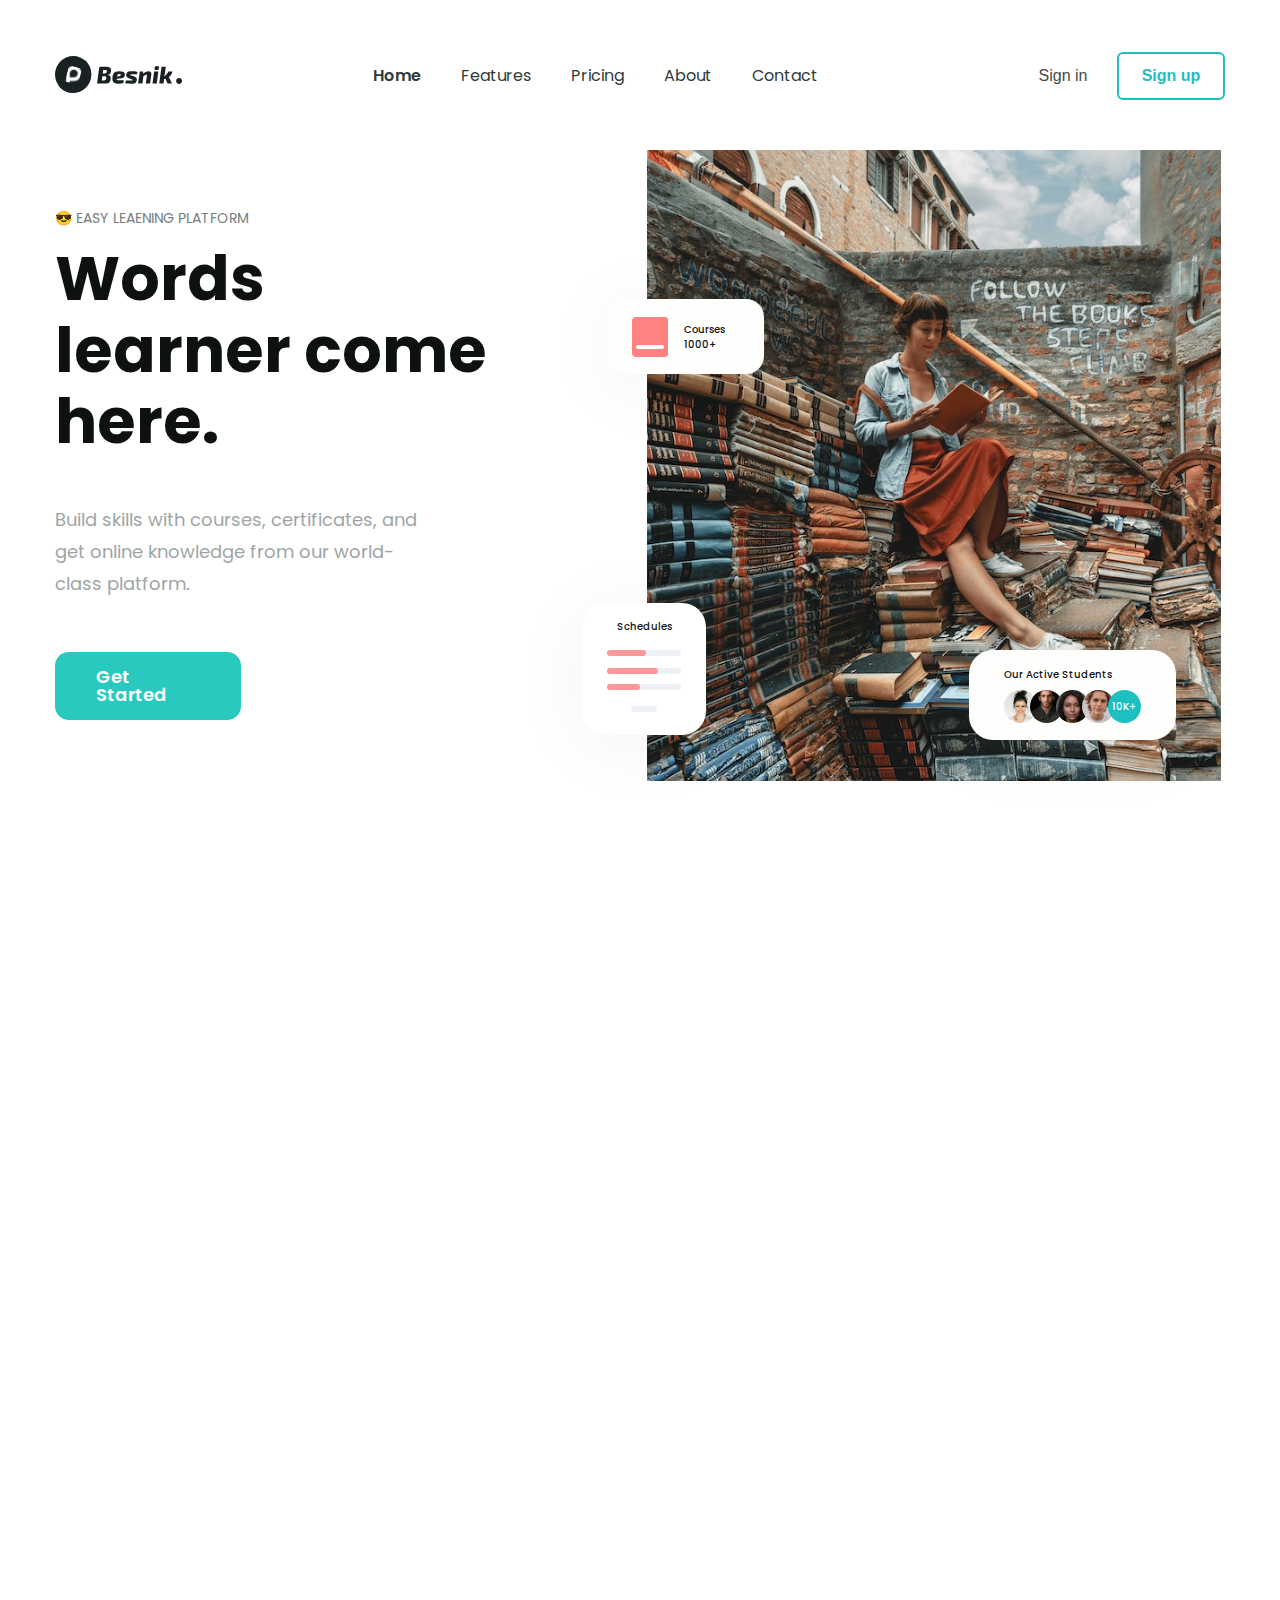
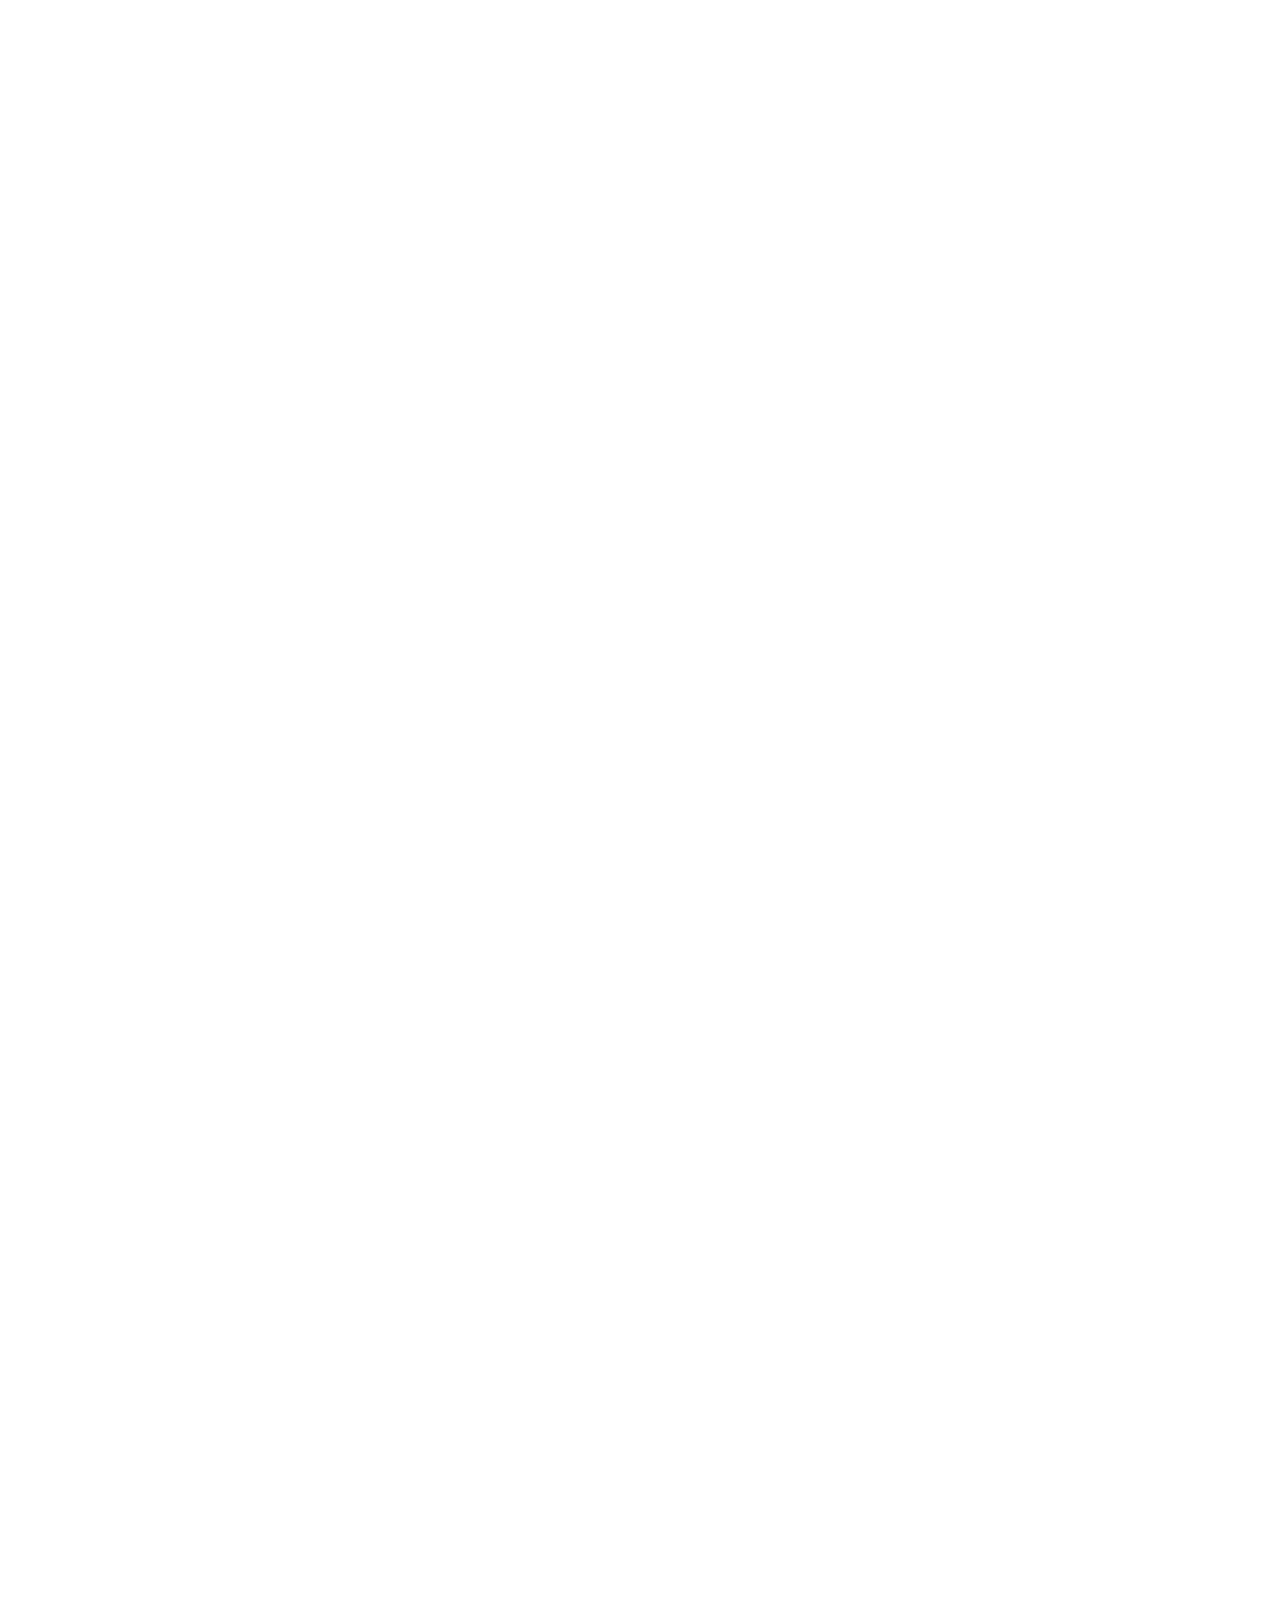
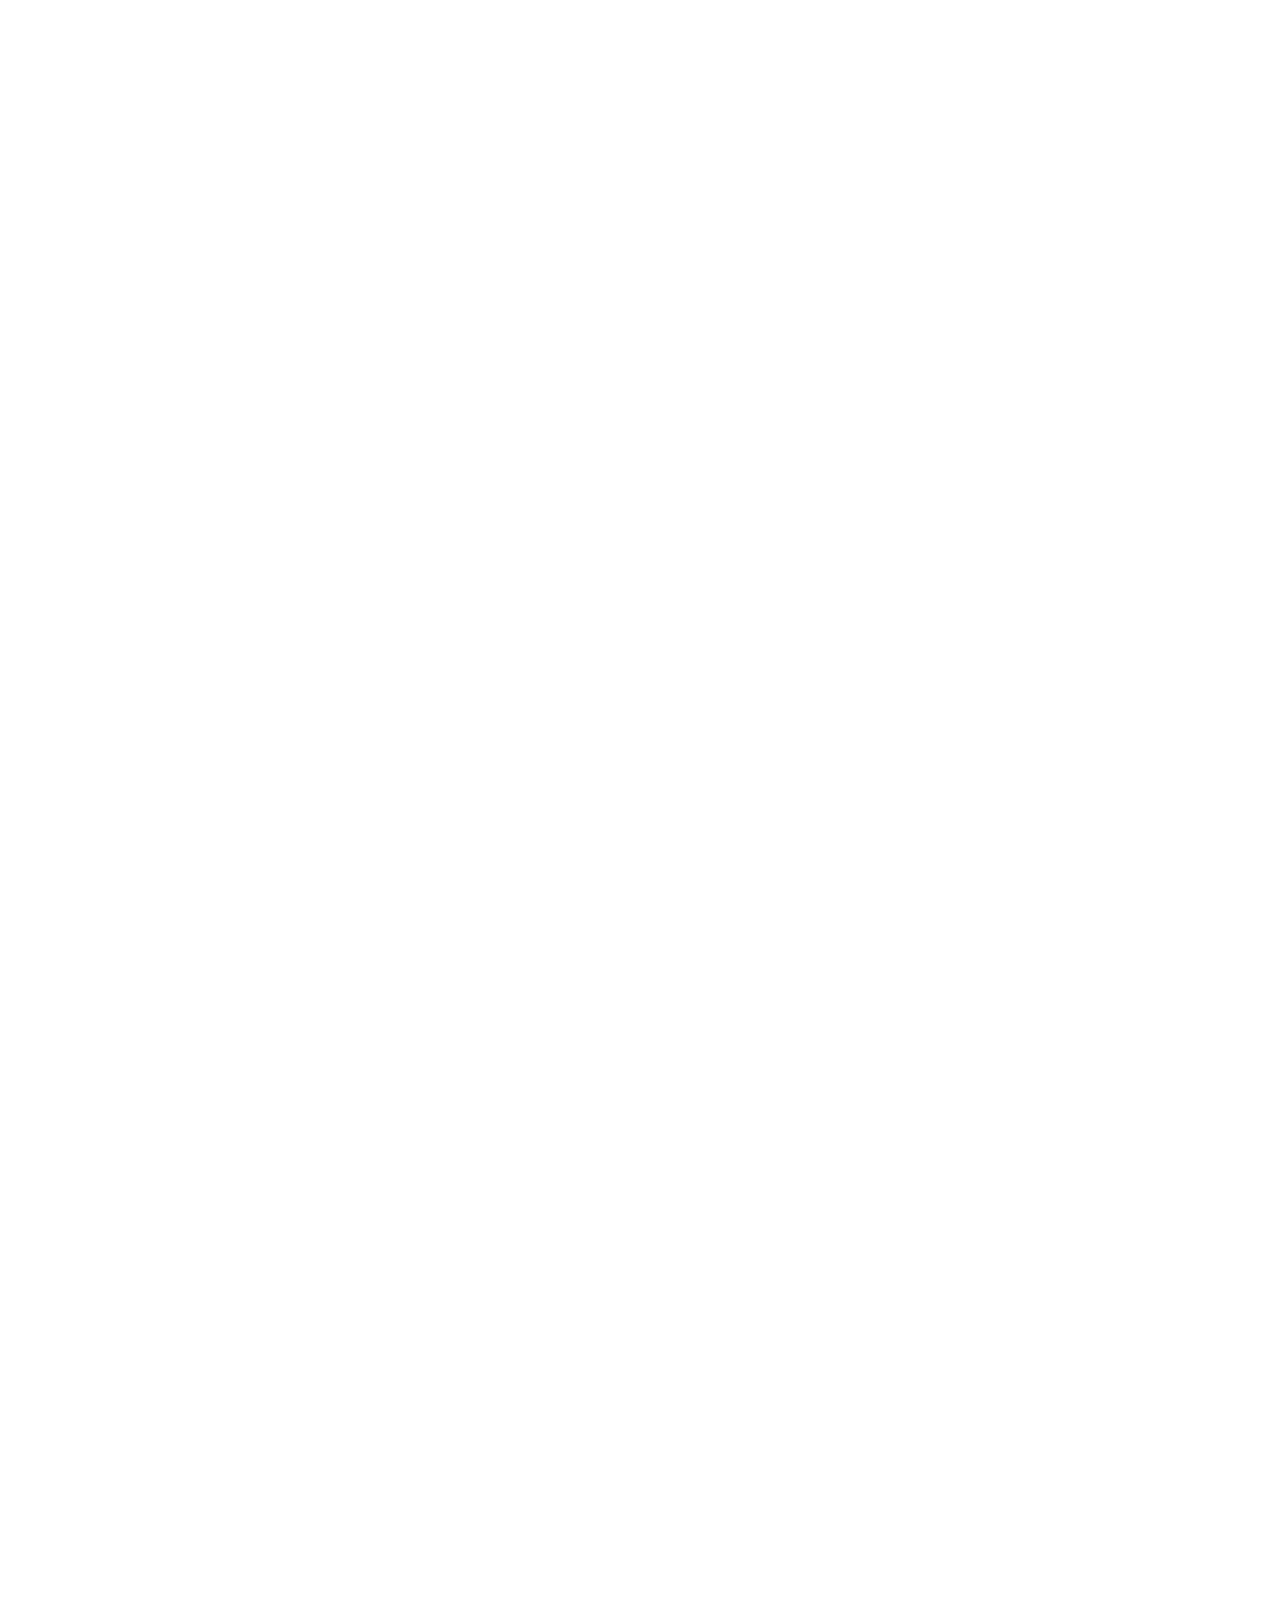
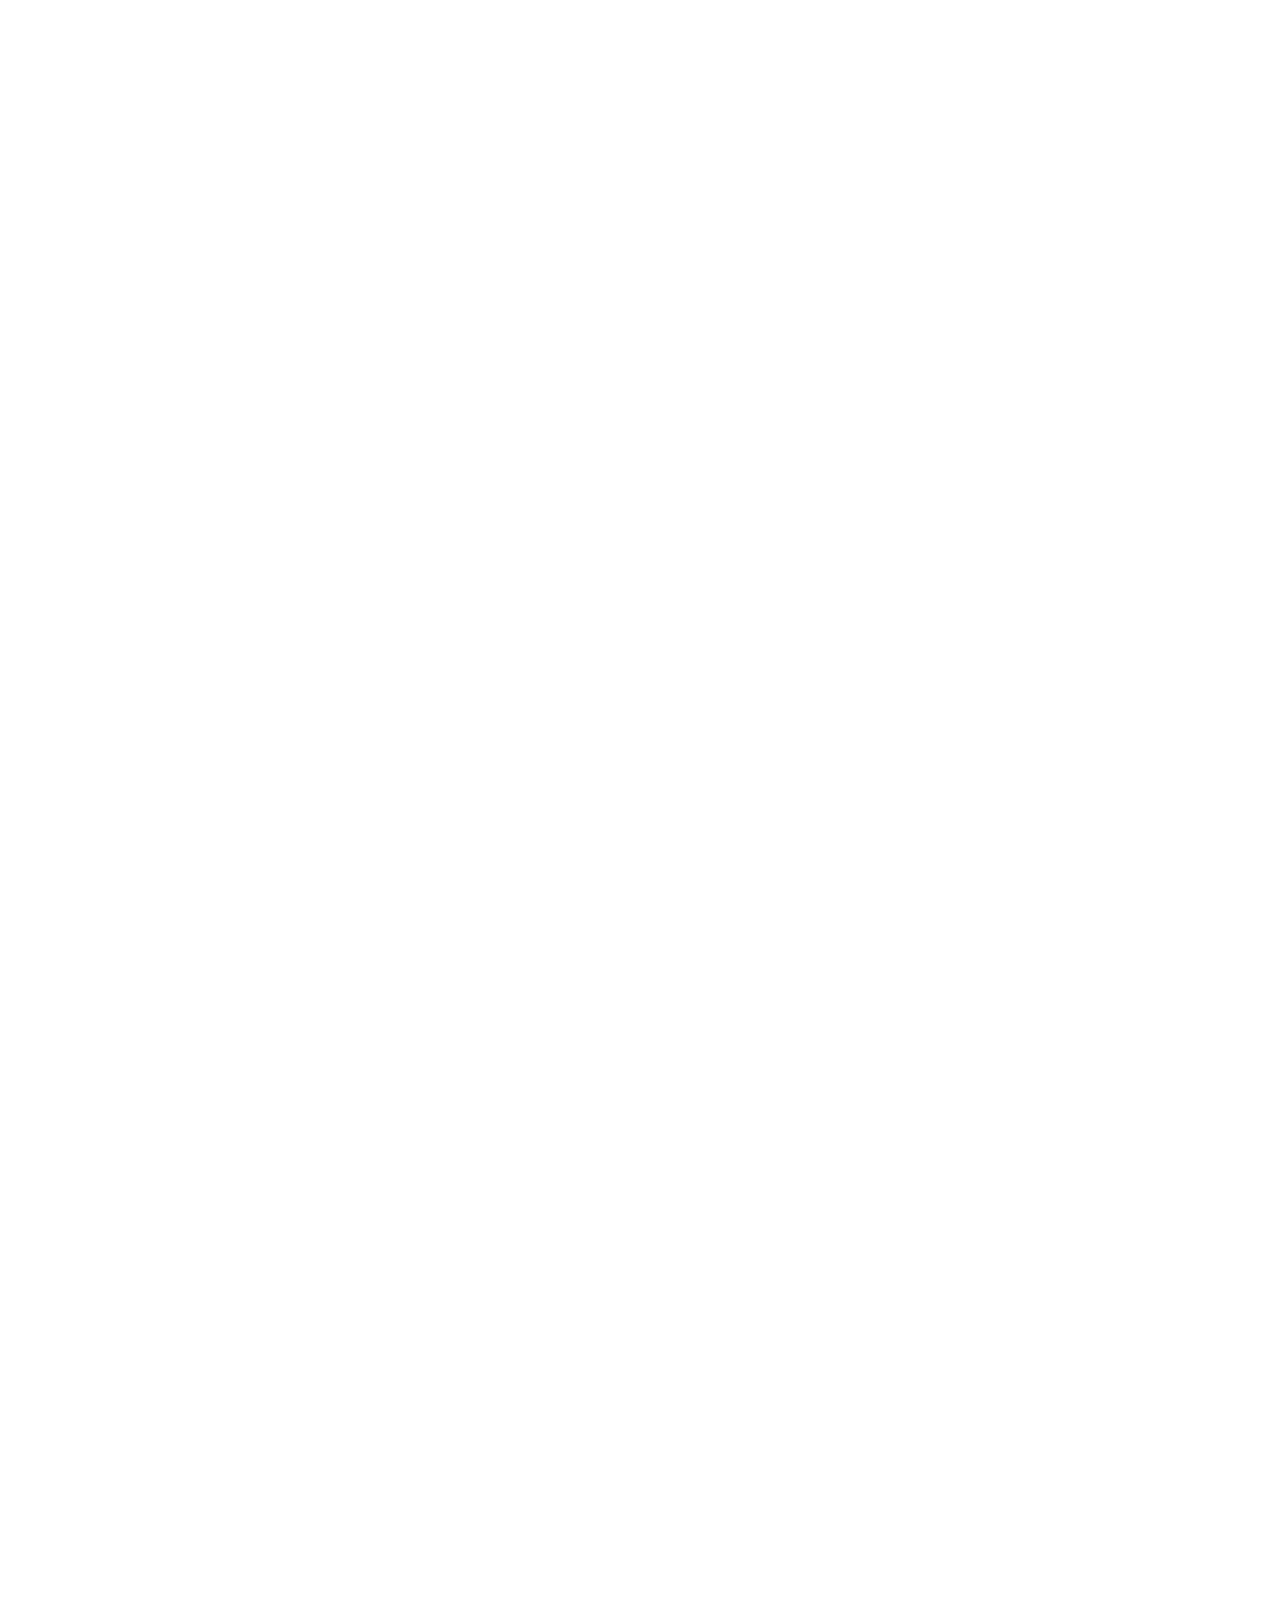
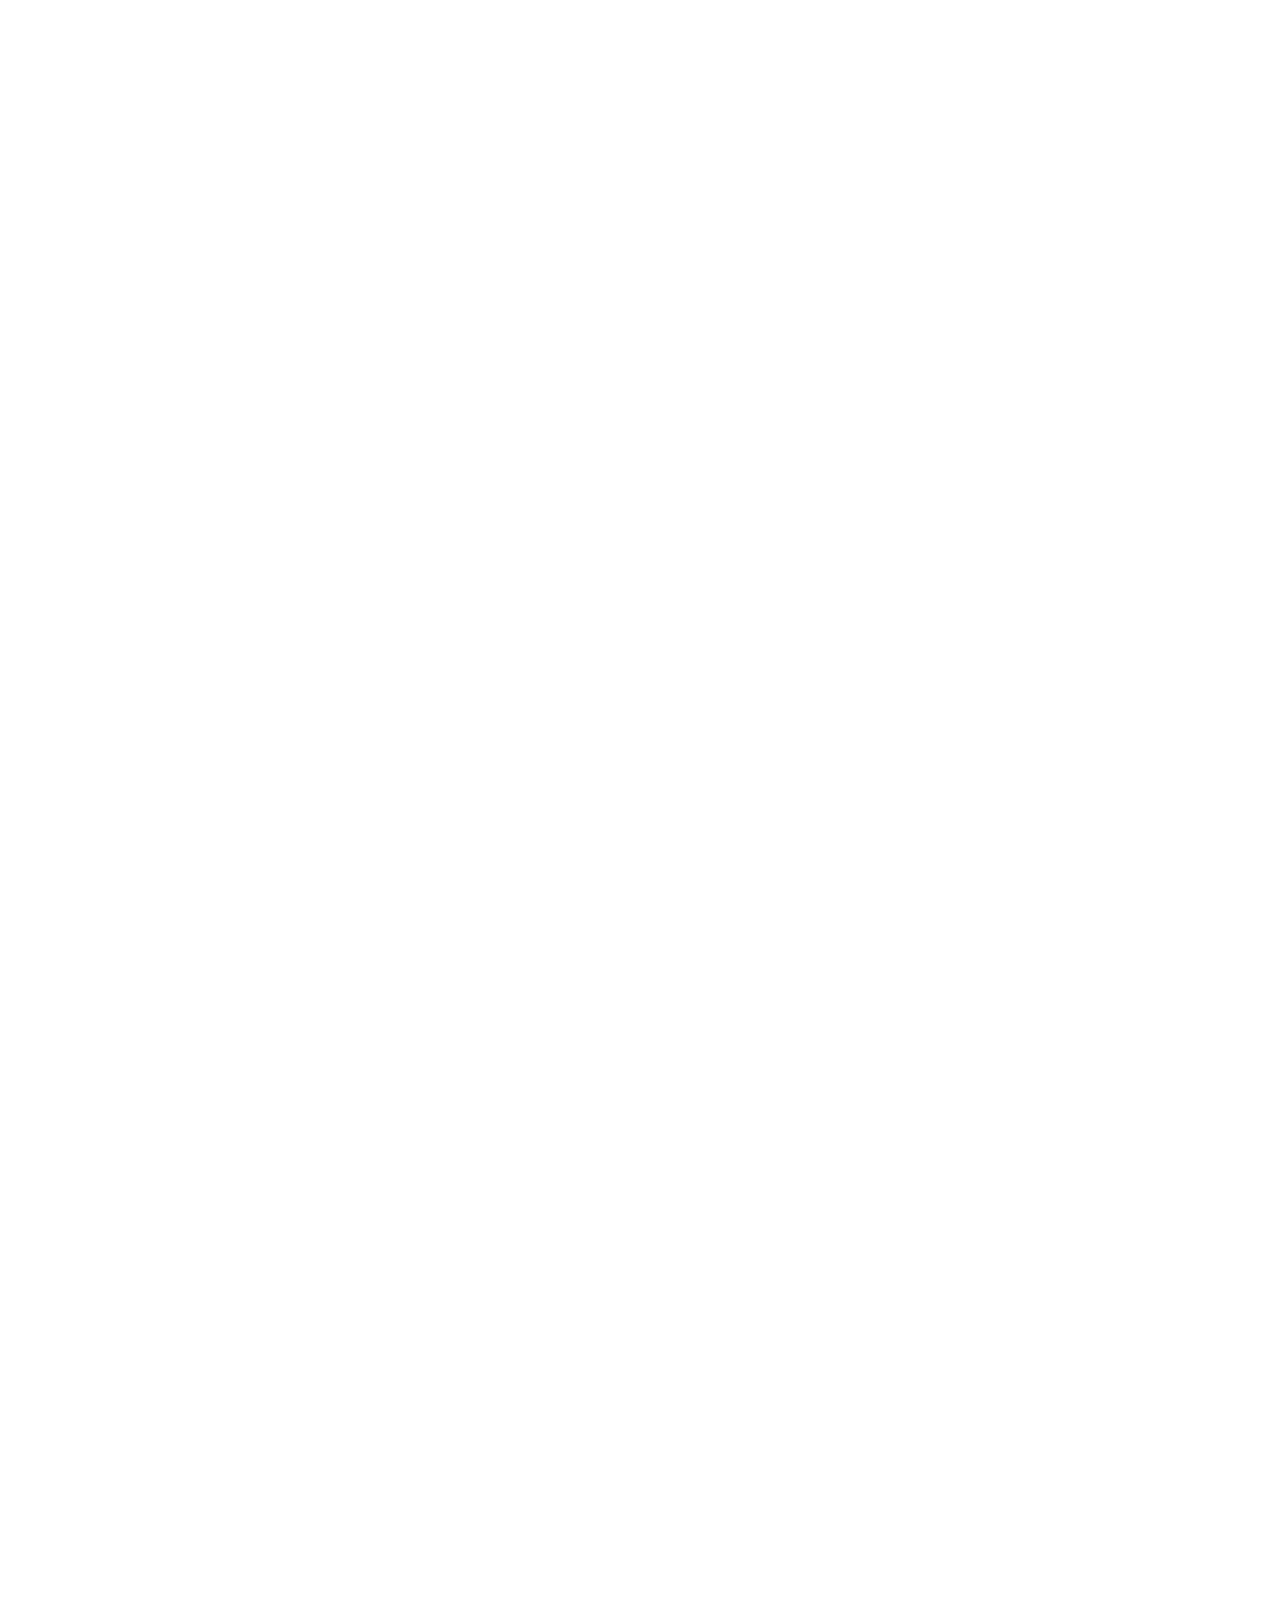
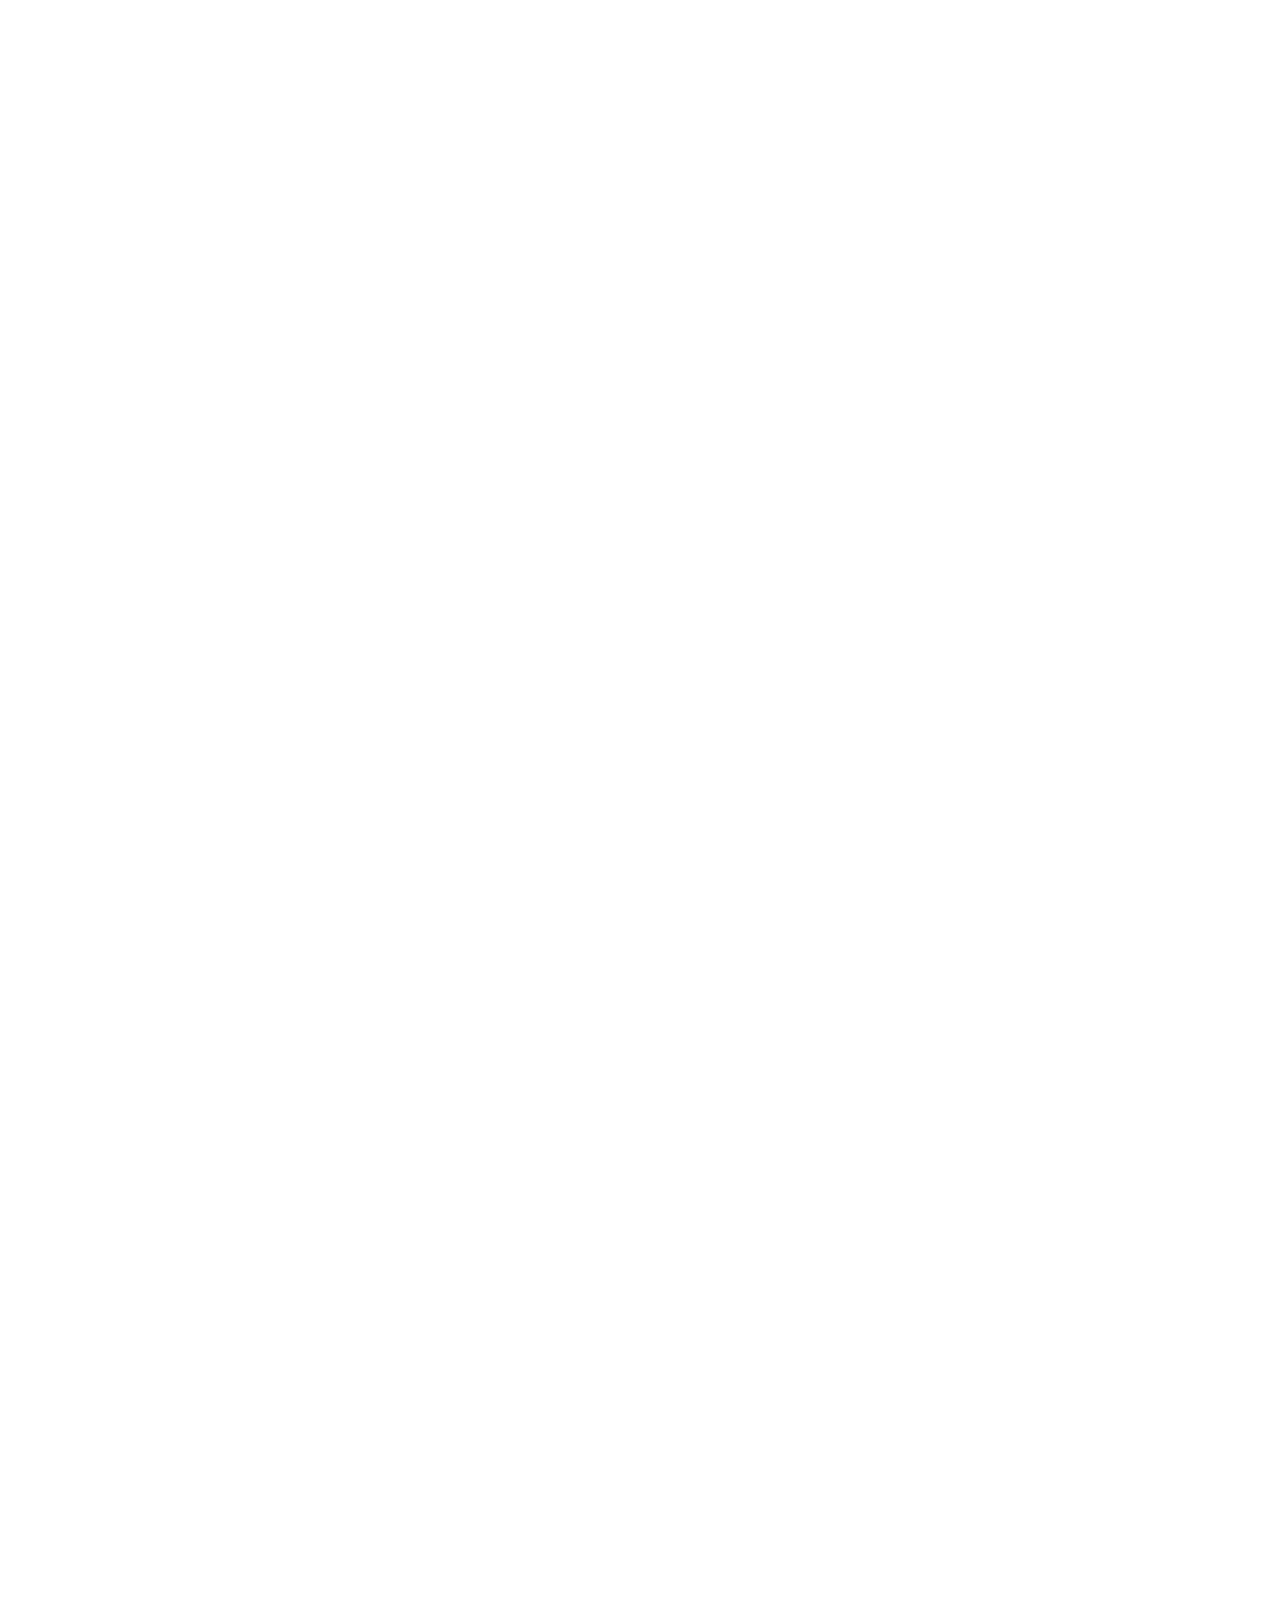
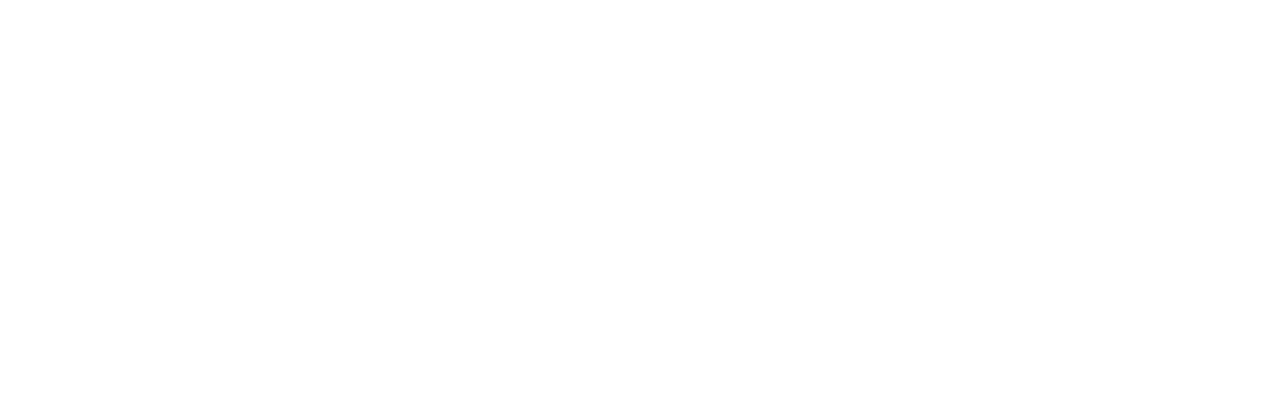
==== index.html @ 27d3ba87 "base, header, hero" ====
<!DOCTYPE html>
<html lang="en">
    <head>
        <meta charset="UTF-8" />
        <meta http-equiv="X-UA-Compatible" content="IE=edge" />
        <meta name="viewport" content="width=device-width, initial-scale=1.0" />
        <title>F8 Project 03</title>
        <!-- Favicon  -->
        <link rel="apple-touch-icon" sizes="57x57" href="./assets/Favicon/apple-icon-57x57.png" />
        <link rel="apple-touch-icon" sizes="60x60" href="./assets/Favicon/apple-icon-60x60.png" />
        <link rel="apple-touch-icon" sizes="72x72" href="./assets/Favicon/apple-icon-72x72.png" />
        <link rel="apple-touch-icon" sizes="76x76" href="./assets/Favicon/apple-icon-76x76.png" />
        <link
            rel="apple-touch-icon"
            sizes="114x114"
            href="./assets/Favicon/apple-icon-114x114.png"
        />
        <link
            rel="apple-touch-icon"
            sizes="120x120"
            href="./assets/Favicon/apple-icon-120x120.png"
        />
        <link
            rel="apple-touch-icon"
            sizes="144x144"
            href="./assets/Favicon/apple-icon-144x144.png"
        />
        <link
            rel="apple-touch-icon"
            sizes="152x152"
            href="./assets/Favicon/apple-icon-152x152.png"
        />
        <link
            rel="apple-touch-icon"
            sizes="180x180"
            href="./assets/Favicon/apple-icon-180x180.png"
        />
        <link
            rel="icon"
            type="image/png"
            sizes="192x192"
            href="./assets/Favicon/android-icon-192x192.png"
        />
        <link rel="icon" type="image/png" sizes="32x32" href="./assets/Favicon/favicon-32x32.png" />
        <link rel="icon" type="image/png" sizes="96x96" href="./assets/Favicon/favicon-96x96.png" />
        <link rel="icon" type="image/png" sizes="16x16" href="./assets/Favicon/favicon-16x16.png" />
        <link rel="manifest" href="./assets/Favicon/manifest.json" />
        <meta name="msapplication-TileColor" content="#ffffff" />
        <meta name="msapplication-TileImage" content="./assets/Favicon/ms-icon-144x144.png" />
        <meta name="theme-color" content="#ffffff" />
        <!-- Reset CSS  -->
        <link rel="stylesheet" href="./assets/css/reset.css" />
        <!-- Link font Poppins -->
        <link rel="stylesheet" href="./assets/fonts/stylesheet.css" />
        <!-- Styles CSS  -->
        <link rel="stylesheet" href="./assets/css/styles.css" />
    </head>
    <body style="height: 10000px">
        <!-- ===HEADER -->
        <header class="header">
            <section class="content">
                <section class="header__body">
                    <a href="#">
                        <img src="./assets/img/logo/Logo1.svg" alt="Besnik." class="header__logo" />
                    </a>
                    <nav>
                        <ul class="nav">
                            <li>
                                <a href="#!" class="nav__item nav__item--active">Home</a>
                            </li>
                            <li>
                                <a href="#!" class="nav__item">Features</a>
                            </li>
                            <li>
                                <a href="#!" class="nav__item">Pricing</a>
                            </li>
                            <li>
                                <a href="#!" class="nav__item">About</a>
                            </li>
                            <li>
                                <a href="#!" class="nav__item">Contact</a>
                            </li>
                        </ul>
                    </nav>

                    <div class="actions">
                        <button class="action__btn">Sign in</button>
                        <button class="action__btn action__btn--styles">Sign up</button>
                    </div>
                </section>
            </section>
        </header>
        <!-- main section -->
        <main>
            <!-- ===Hero -->
            <section class="hero">
                <div class="content">
                    <div class="hero__body">
                        <article class="infor">
                            <p class="infor__top">😎 EASY LEAENING PLATFORM</p>
                            <h1 class="infor__title">Words learner come here.</h1>
                            <p class="infor__desc">
                                Build skills with courses, certificates, and get online knowledge
                                from our world-class platform.
                            </p>
                            <div class="infor__actions">
                                <a href="#!" class="btn">Get Started</a>
                            </div>
                        </article>
                        <figure class="image">
                            <img
                                src="./assets/img/hero__img.jpg"
                                alt="Words learner come here."
                                class="image__img"
                            />
                            <div class="image__courses">
                                <span></span>
                                <span>Courses 1000+</span>
                            </div>
                            <div class="image__schedules">
                                <span>Schedules</span>
                                <span></span>
                                <span></span>
                                <span></span>
                                <span></span>
                            </div>
                            <div class="image__active">
                                <span>Our Active Students</span>
                                <div>
                                    <img src="./assets/img/face.jpg" alt="" />
                                    <img src="./assets/img/face1.jpg" alt="" />
                                    <img src="./assets/img/face2.jpg" alt="" />
                                    <img src="./assets/img/face3.jpg" alt="" />
                                    <span>10K+</span>
                                </div>
                            </div>
                        </figure>
                    </div>
                </div>
            </section>
        </main>
    </body>
</html>
---- assets/fonts/stylesheet.css ----
/* font Poppins */
@font-face {
    font-family: "Poppins";
    src: url("Poppins/Poppins-BlackItalic.woff2") format("woff2"),
        url("Poppins/Poppins-BlackItalic.woff") format("woff");
    font-weight: 900;
    font-style: italic;
    font-display: swap;
}

@font-face {
    font-family: "Poppins";
    src: url("Poppins/Poppins-ExtraBold.woff2") format("woff2"),
        url("Poppins/Poppins-ExtraBold.woff") format("woff");
    font-weight: bold;
    font-style: normal;
    font-display: swap;
}

@font-face {
    font-family: "Poppins";
    src: url("Poppins/Poppins-ExtraBoldItalic.woff2") format("woff2"),
        url("Poppins/Poppins-ExtraBoldItalic.woff") format("woff");
    font-weight: bold;
    font-style: italic;
    font-display: swap;
}

@font-face {
    font-family: "Poppins";
    src: url("Poppins/Poppins-Italic.woff2") format("woff2"),
        url("Poppins/Poppins-Italic.woff") format("woff");
    font-weight: normal;
    font-style: italic;
    font-display: swap;
}

@font-face {
    font-family: "Poppins";
    src: url("Poppins/Poppins-BoldItalic.woff2") format("woff2"),
        url("Poppins/Poppins-BoldItalic.woff") format("woff");
    font-weight: bold;
    font-style: italic;
    font-display: swap;
}

@font-face {
    font-family: "Poppins";
    src: url("Poppins/Poppins-Bold.woff2") format("woff2"),
        url("Poppins/Poppins-Bold.woff") format("woff");
    font-weight: bold;
    font-style: normal;
    font-display: swap;
}

@font-face {
    font-family: "Poppins";
    src: url("Poppins/Poppins-Black.woff2") format("woff2"),
        url("Poppins/Poppins-Black.woff") format("woff");
    font-weight: 900;
    font-style: normal;
    font-display: swap;
}

@font-face {
    font-family: "Poppins";
    src: url("Poppins/Poppins-ExtraLightItalic.woff2") format("woff2"),
        url("Poppins/Poppins-ExtraLightItalic.woff") format("woff");
    font-weight: 200;
    font-style: italic;
    font-display: swap;
}

@font-face {
    font-family: "Poppins";
    src: url("Poppins/Poppins-ExtraLight.woff2") format("woff2"),
        url("Poppins/Poppins-ExtraLight.woff") format("woff");
    font-weight: 200;
    font-style: normal;
    font-display: swap;
}

@font-face {
    font-family: "Poppins";
    src: url("Poppins/Poppins-LightItalic.woff2") format("woff2"),
        url("Poppins/Poppins-LightItalic.woff") format("woff");
    font-weight: 300;
    font-style: italic;
    font-display: swap;
}

@font-face {
    font-family: "Poppins";
    src: url("Poppins/Poppins-Thin.woff2") format("woff2"),
        url("Poppins/Poppins-Thin.woff") format("woff");
    font-weight: 100;
    font-style: normal;
    font-display: swap;
}

@font-face {
    font-family: "Poppins";
    src: url("Poppins/Poppins-Light.woff2") format("woff2"),
        url("Poppins/Poppins-Light.woff") format("woff");
    font-weight: 300;
    font-style: normal;
    font-display: swap;
}

@font-face {
    font-family: "Poppins";
    src: url("Poppins/Poppins-Regular.woff2") format("woff2"),
        url("Poppins/Poppins-Regular.woff") format("woff");
    font-weight: normal;
    font-style: normal;
    font-display: swap;
}

@font-face {
    font-family: "Poppins";
    src: url("Poppins/Poppins-SemiBold.woff2") format("woff2"),
        url("Poppins/Poppins-SemiBold.woff") format("woff");
    font-weight: 600;
    font-style: normal;
    font-display: swap;
}

@font-face {
    font-family: "Poppins";
    src: url("Poppins/Poppins-SemiBoldItalic.woff2") format("woff2"),
        url("Poppins/Poppins-SemiBoldItalic.woff") format("woff");
    font-weight: 600;
    font-style: italic;
    font-display: swap;
}

@font-face {
    font-family: "Poppins";
    src: url("Poppins/Poppins-ThinItalic.woff2") format("woff2"),
        url("Poppins/Poppins-ThinItalic.woff") format("woff");
    font-weight: 100;
    font-style: italic;
    font-display: swap;
}

@font-face {
    font-family: "Poppins";
    src: url("Poppins/Poppins-Medium.woff2") format("woff2"),
        url("Poppins/Poppins-Medium.woff") format("woff");
    font-weight: 500;
    font-style: normal;
    font-display: swap;
}

@font-face {
    font-family: "Poppins";
    src: url("Poppins/Poppins-MediumItalic.woff2") format("woff2"),
        url("Poppins/Poppins-MediumItalic.woff") format("woff");
    font-weight: 500;
    font-style: italic;
    font-display: swap;
}
---- assets/css/styles.css ----
* {
    box-sizing: border-box;
}

:root {
    --primary-color: #1ebfc1;
}

html,
body {
    scroll-behavior: smooth;
}

html {
    font-size: 62.5%;
}

body {
    font-size: 1.6rem;
    font-weight: 400;
    font-family: "Poppins", sans-serif;
}

/* ======common */
.content {
    width: 1170px;
    max-width: calc(100% - 48px);
    margin-left: auto;
    margin-right: auto;
}

a {
    text-decoration: none;
}

.btn {
    background: #2ac9bf;
    border-radius: 14px;
    padding: 20px 41px;
    font-weight: 600;
    font-size: 1.8rem;
    color: #ffffff;
    display: flex;
    justify-content: center;
    align-items: center;
    height: 68px;
    width: 186px;
}

button {
    cursor: pointer;
}

/* ===HEADER */
.header {
    position: sticky;
    z-index: 10;
    top: -32px;
    left: 0;
    right: 0;
    background-color: #fff;
    padding: 52px 0 20px 0;
}
.header__body {
    display: flex;
    align-items: center;
    justify-content: space-between;
    /* margin-top: 32px; */
    height: 48px;
}

.header__body .nav {
    display: flex;
}

.header__body .nav__item {
    margin: 0 5px;
    padding: 10px 15px;
    font-size: 1.6rem;
    color: #2f3a3b;
}

.nav__item--active {
    font-weight: 600;
}

.header__body .actions {
    display: flex;
}

.header__body .action__btn {
    display: block;
    width: 108px;
    height: 48px;
    border: none;
    border-radius: 6px;
    font-size: 1.6rem;
    color: #494949;
    background: #fff;
}

.header__body .action__btn--styles {
    border: 2px solid var(--primary-color);
    color: var(--primary-color);
    font-weight: 600;
}

/* ===HERO */
.hero {
    margin-top: 30px;
}

.hero__body {
    display: flex;
}
.hero .infor {
    display: flex;
    flex-direction: column;
    justify-content: center;
    width: 39%;
}

.hero .infor__top {
    font-size: 1.4rem;
    color: #767e7e;
}

.hero .infor__title {
    margin-top: 18px;
    font-weight: 700;
    font-size: 6.2rem;
    line-height: 1.16;
    color: #0d1111;
}

.hero .infor__desc {
    margin-top: 46px;
    width: 374px;
    font-size: 1.8rem;
    line-height: 1.78;
    color: #9da6a5;
}

.hero .infor__actions {
    margin-top: 52px;
}

.hero .image {
    position: relative;
    width: 49%;
    margin-left: 136px;
}

.hero .image__img {
    display: block;
    width: 100%;
    height: 631px;
    background: #ccc;
    min-height: 631px;
    object-fit: cover;
}

/* ===hero position */
.image__courses,
.image__schedules,
.image__active {
    font-weight: 500;
    font-size: 1rem;
    line-height: 1.5;
    color: #0d1111;
}

.image__courses {
    display: flex;
    align-items: center;
    position: absolute;
    top: 149px;
    left: -40px;
    width: 157px;
    height: 75px;
    background: #fefefd;
    box-shadow: 0px 10px 80px rgba(0, 0, 0, 0.05);
    border-radius: 18px;
    padding: 17px 25px;
}

.image__courses span:first-child {
    position: relative;
    flex-shrink: 0;
    display: inline-block;
    width: 36px;
    height: 40px;
    background: #ff8282;
    border-radius: 4px 3px 3px 4px;
}

.image__courses span:first-child::after {
    content: " ";
    position: absolute;
    bottom: 8px;
    left: 4px;
    z-index: 2;
    width: 28px;
    height: 4px;
    border-radius: 4px;
    background: #fff;
}

.image__courses span:nth-child(2) {
    margin-left: 16px;
}

.image .image__schedules {
    position: absolute;
    bottom: 46px;
    left: -65px;
    width: 124px;
    height: 132px;
    padding: 16px 25px 0 25px;
    background: #fff;
    box-shadow: 0px 10px 80px rgba(0, 0, 0, 0.05);
    border-radius: 24px;
    text-align: center;
}

.image__schedules span:empty {
    display: block;
    width: 100%;
    height: 6px;
    background: #edf1f5;
    border-radius: 3px;
}

.image__schedules span:nth-child(2) {
    position: relative;
    margin-top: 16px;
}

.image__schedules span:nth-child(2)::after {
    content: "";
    position: absolute;
    left: 0;
    top: 0;
    z-index: 2;
    width: 39px;
    height: 6px;
    background: #fb9899;
    border-radius: 3px;
}

.image__schedules span:nth-child(3) {
    position: relative;
    margin-top: 12px;
}

.image__schedules span:nth-child(3)::after {
    content: "";
    position: absolute;
    left: 0;
    top: 0;
    z-index: 2;
    width: 51px;
    height: 6px;
    background: #fb9899;
    border-radius: 3px;
}

.image__schedules span:nth-child(4) {
    position: relative;
    margin-top: 10px;
}

.image__schedules span:nth-child(4)::after {
    content: "";
    position: absolute;
    left: 0;
    top: 0;
    z-index: 2;
    width: 33px;
    height: 6px;
    background: #fb9899;
    border-radius: 3px;
}

.image__schedules span:nth-child(5) {
    margin-top: 16px;
    width: 26px;
    display: inline-block;
}

.image .image__active {
    position: absolute;
    background: #fefefd;
    box-shadow: 0px 12px 80px rgba(0, 0, 0, 0.05);
    border-radius: 24px;
    width: 207px;
    height: 90px;
    bottom: 41px;
    right: 45px;
    padding: 17px 35px;
}

.image__active span:first-child {
    display: block;
}

.image__active div {
    display: flex;
    margin-top: 8px;
}
.image__active img {
    width: 33px;
    height: 33px;
    border-radius: 50%;
    object-fit: cover;
}

.image__active img:not(:first-child) {
    margin-left: -7px;
}

.image__active div span {
    margin-left: -7px;
    width: 33px;
    height: 33px;
    background: #1ebfc1;
    display: inline-block;
    border-radius: 50%;
    color: #fff;
    display: flex;
    justify-content: center;
    align-items: center;
}
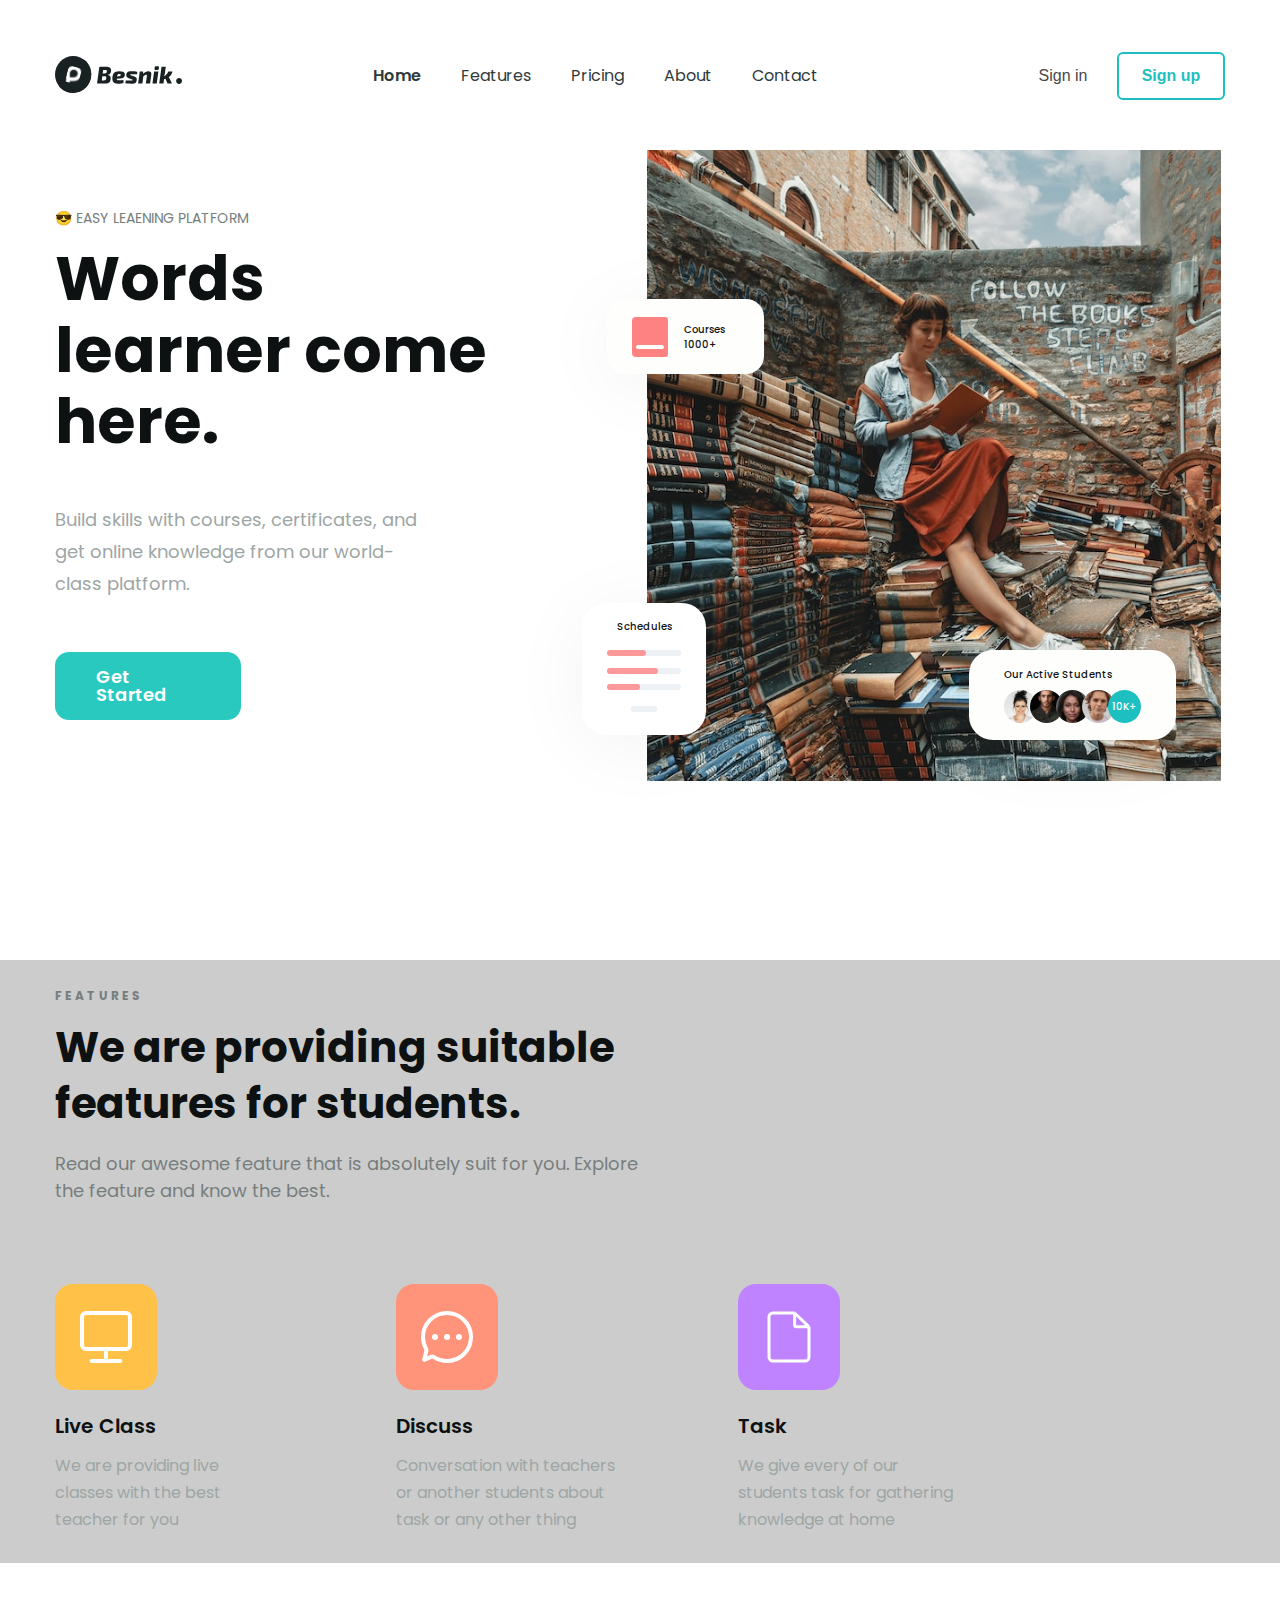
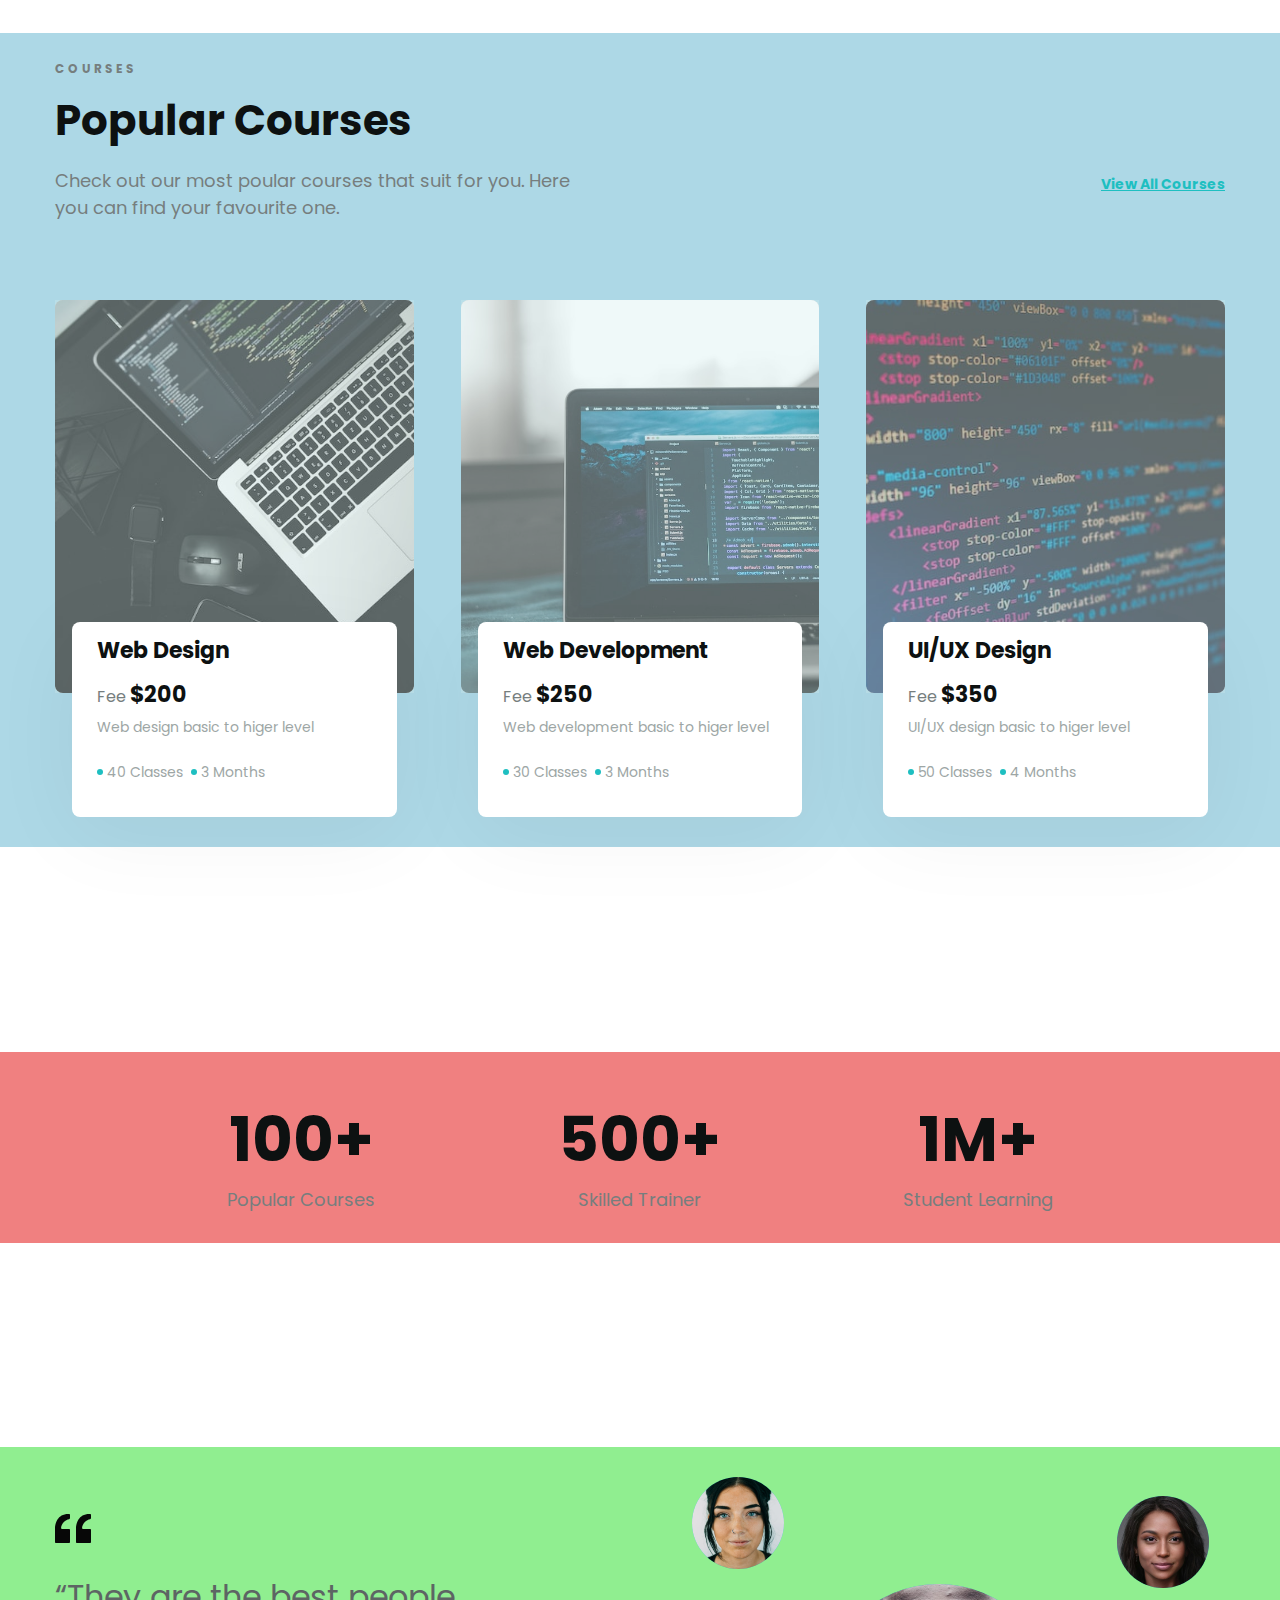
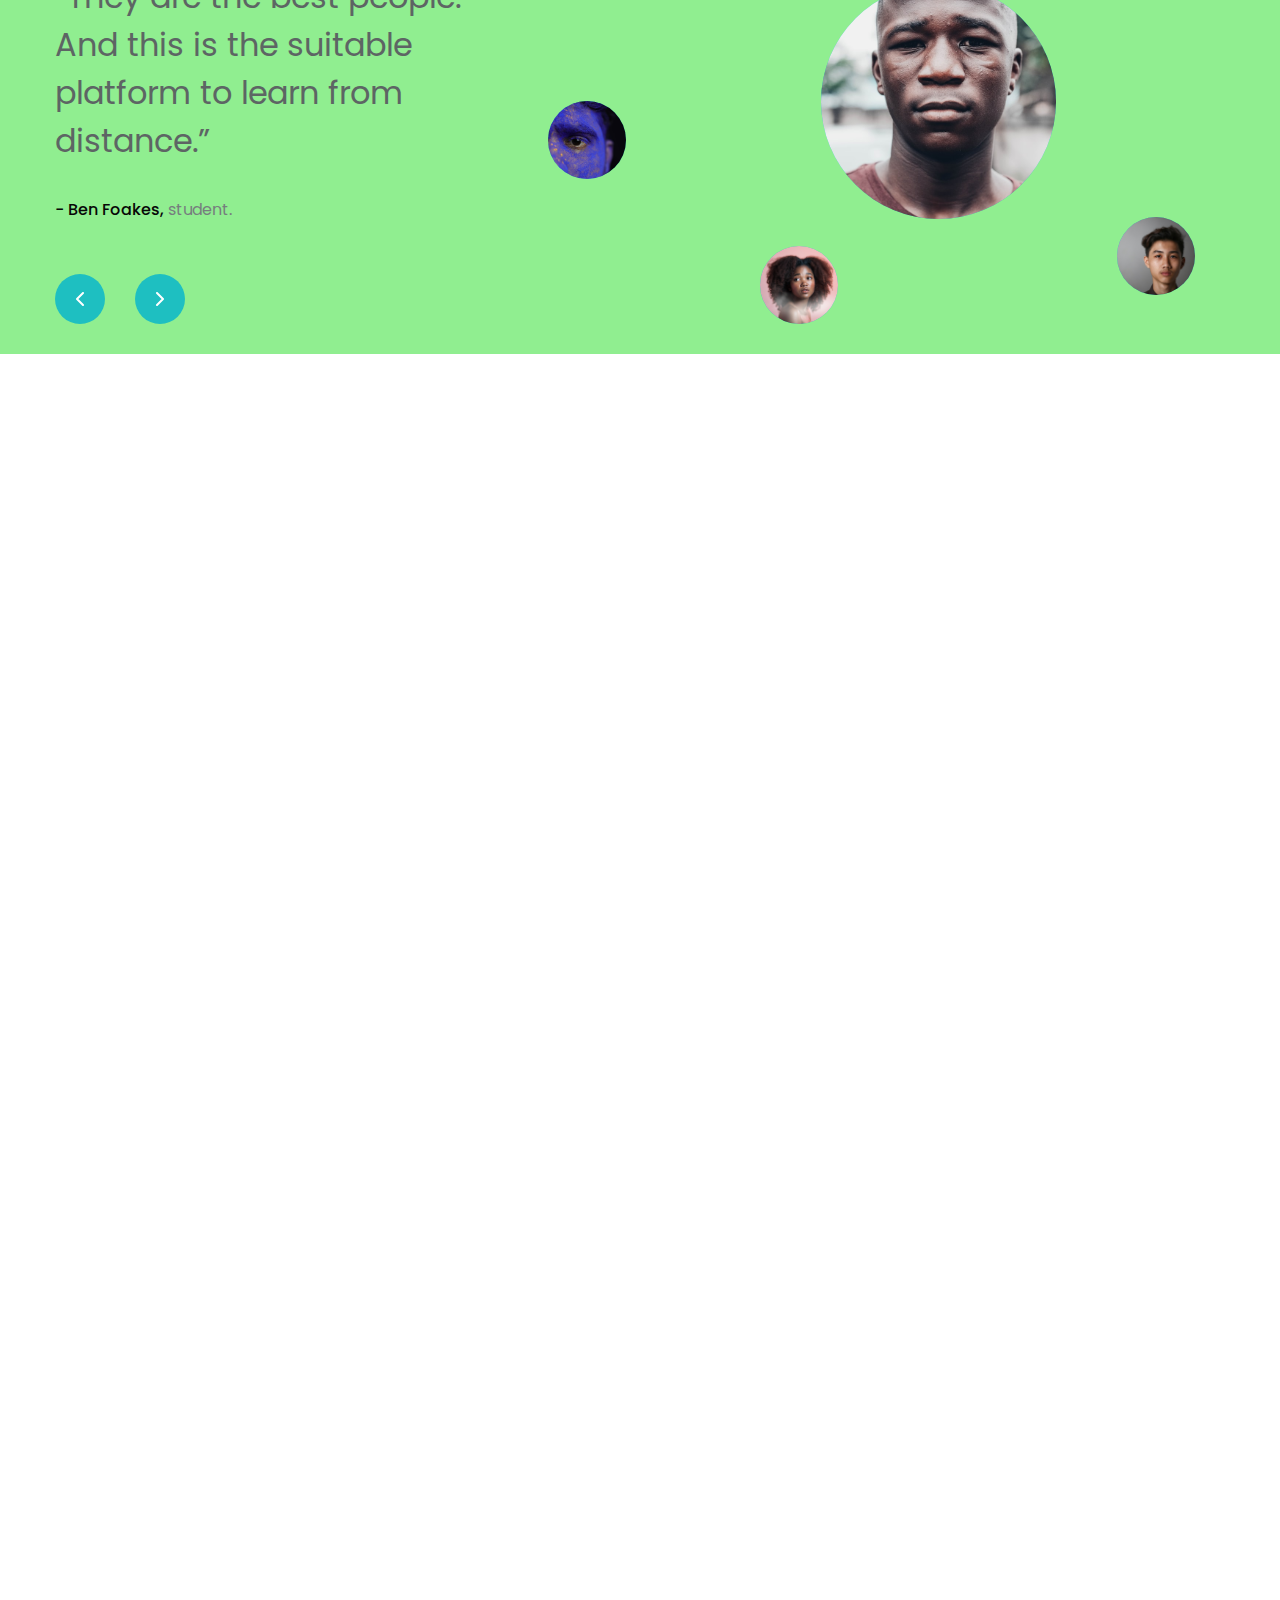
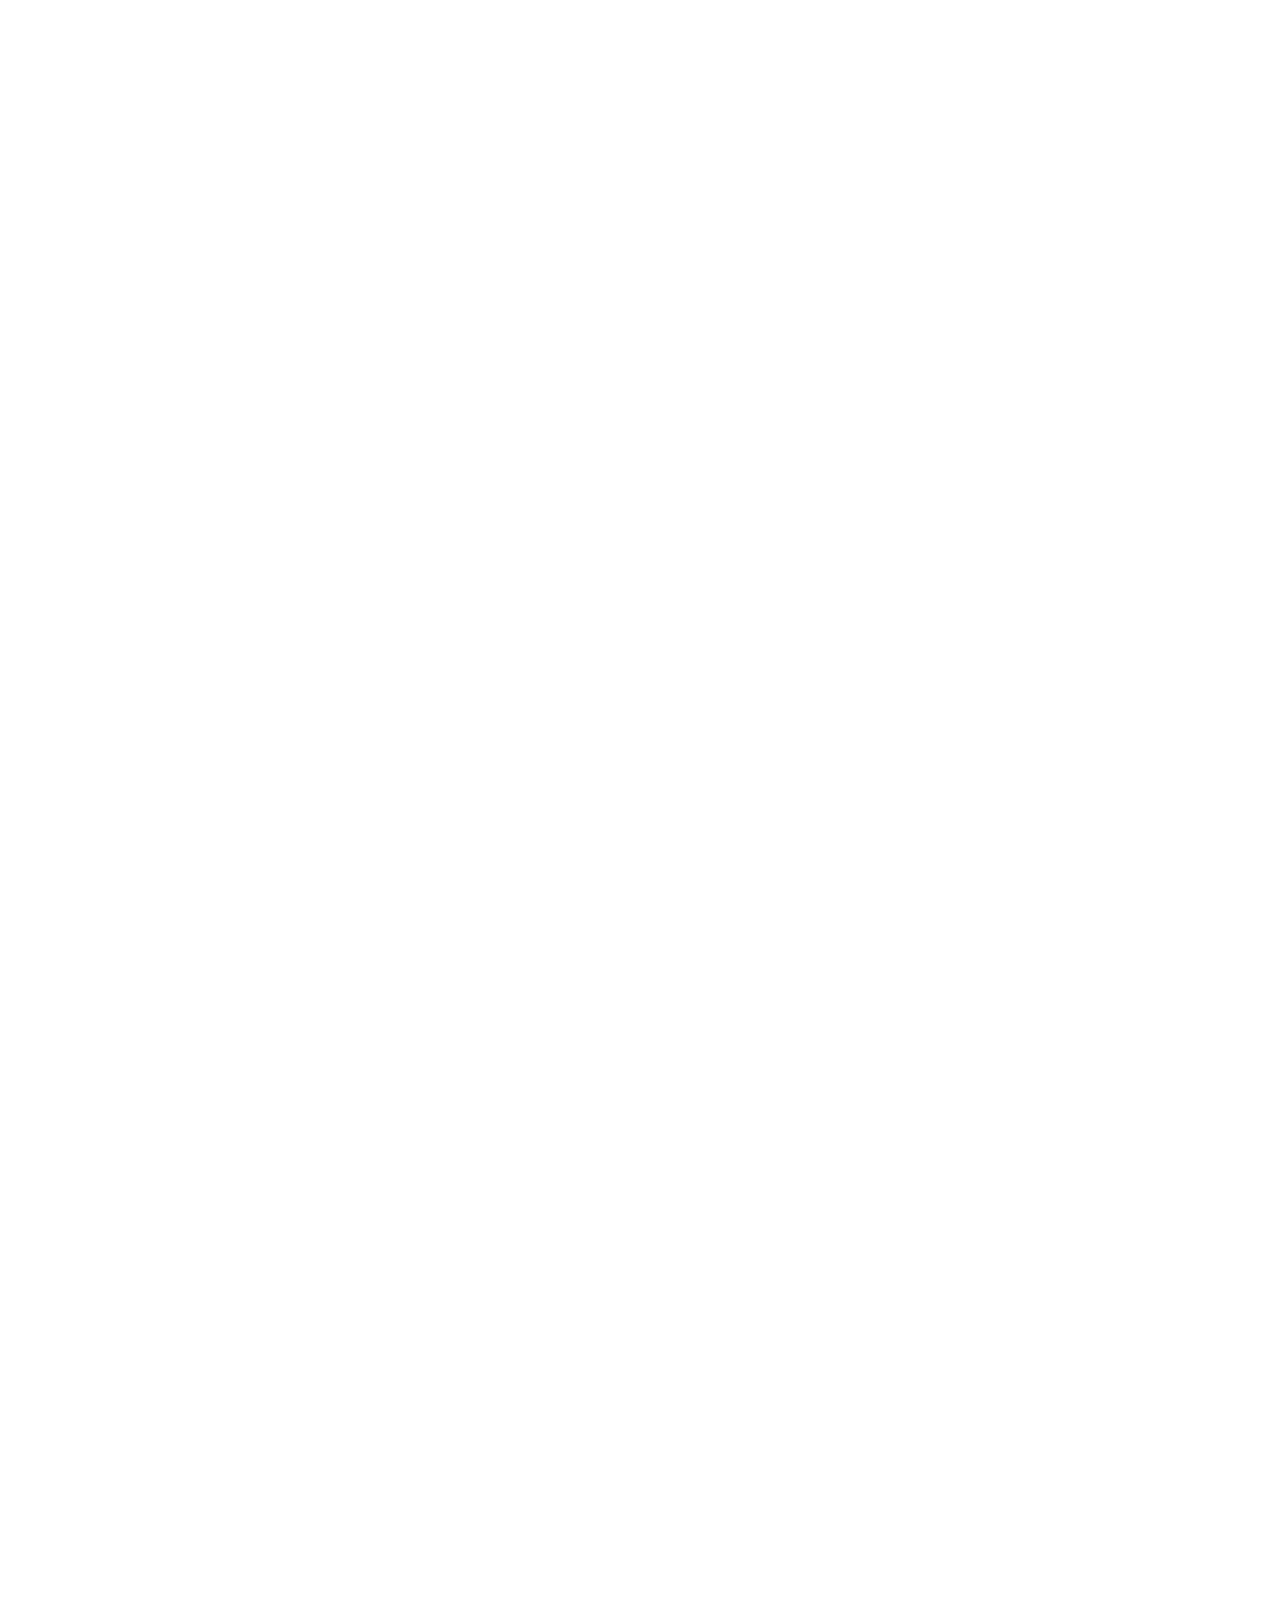
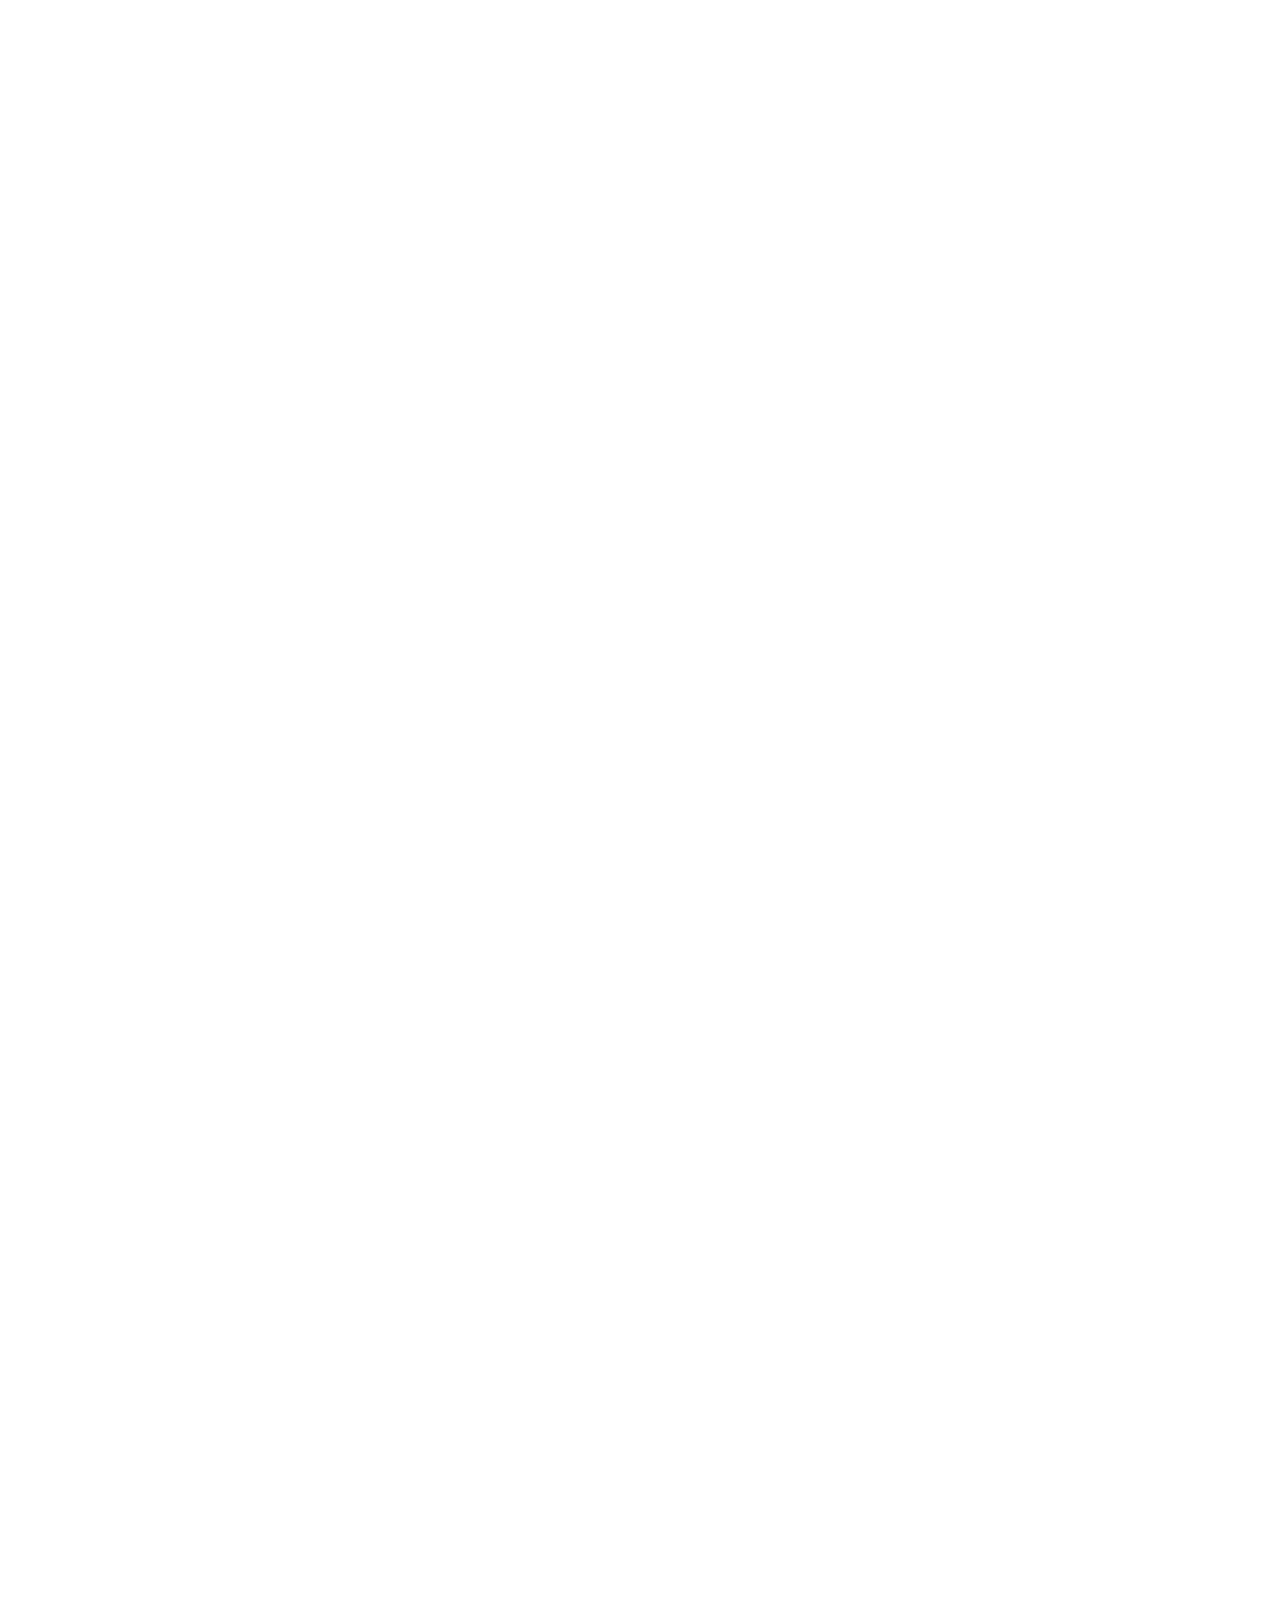
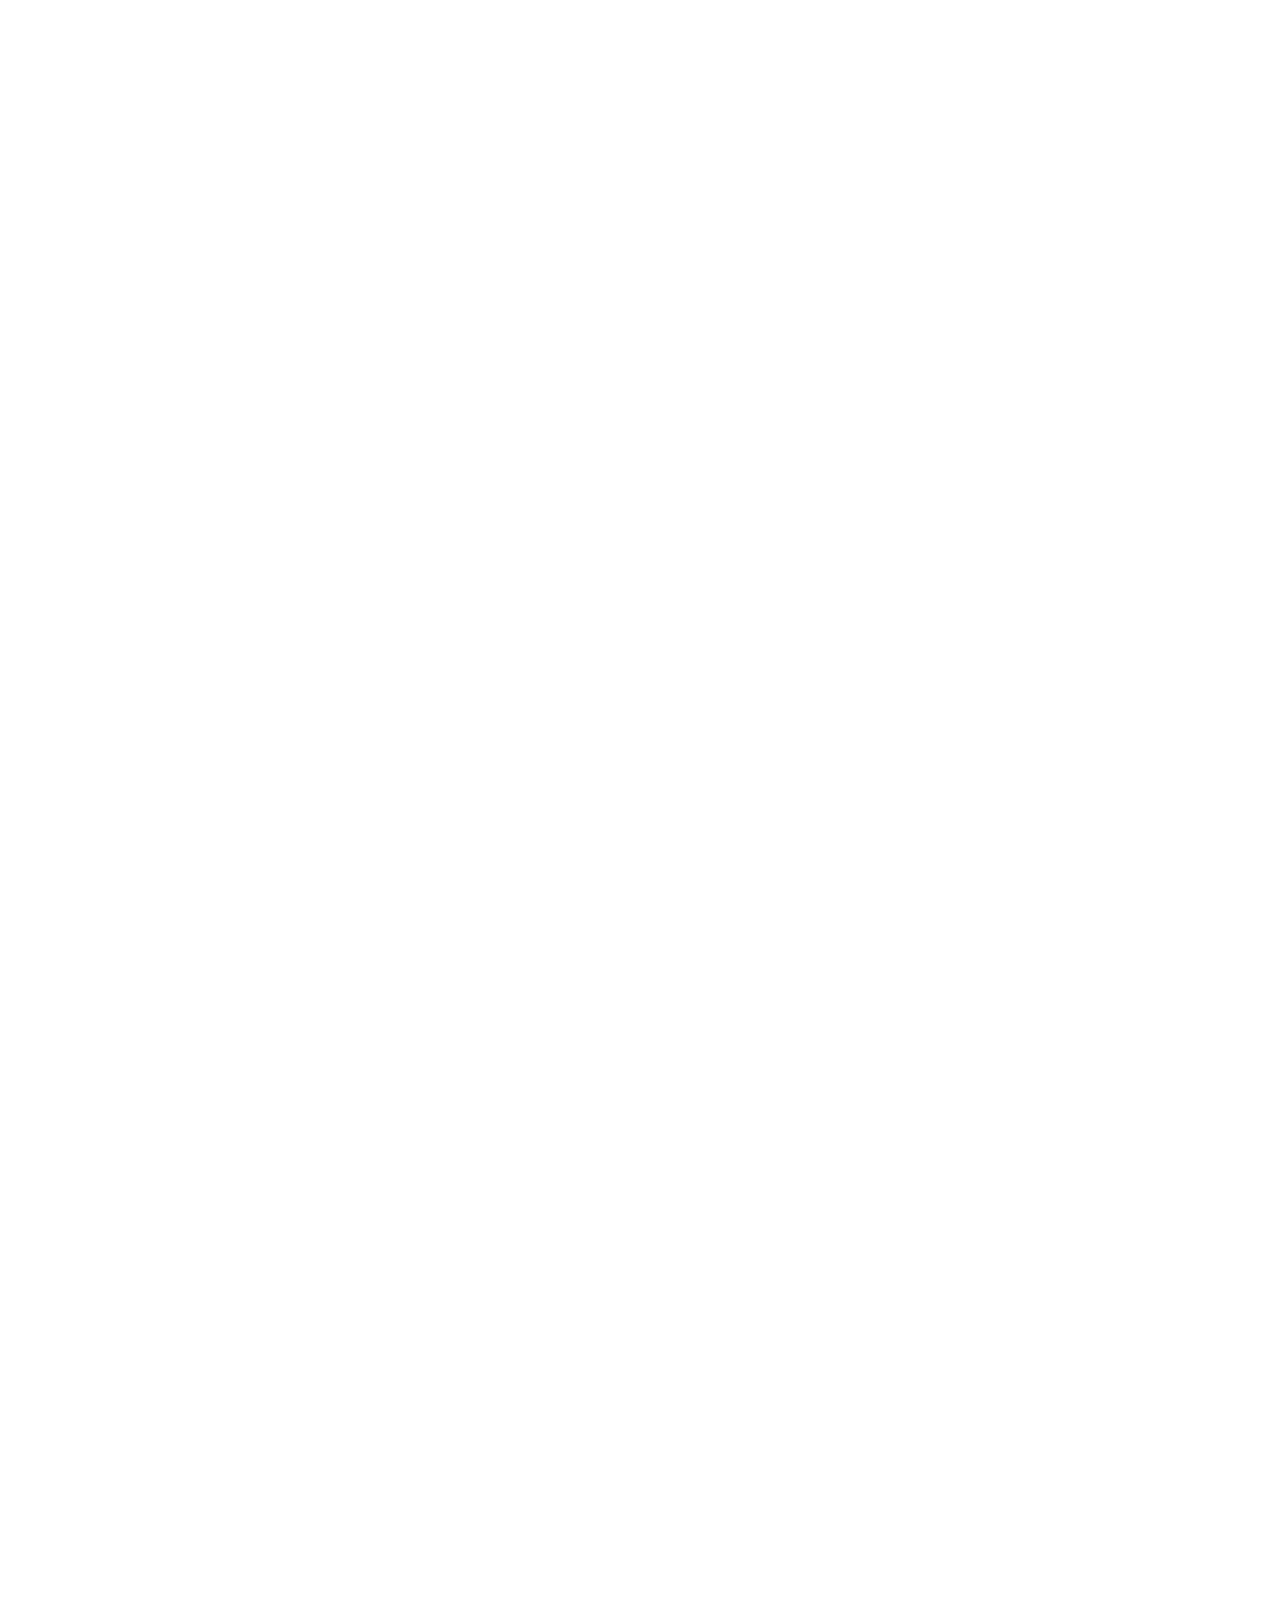
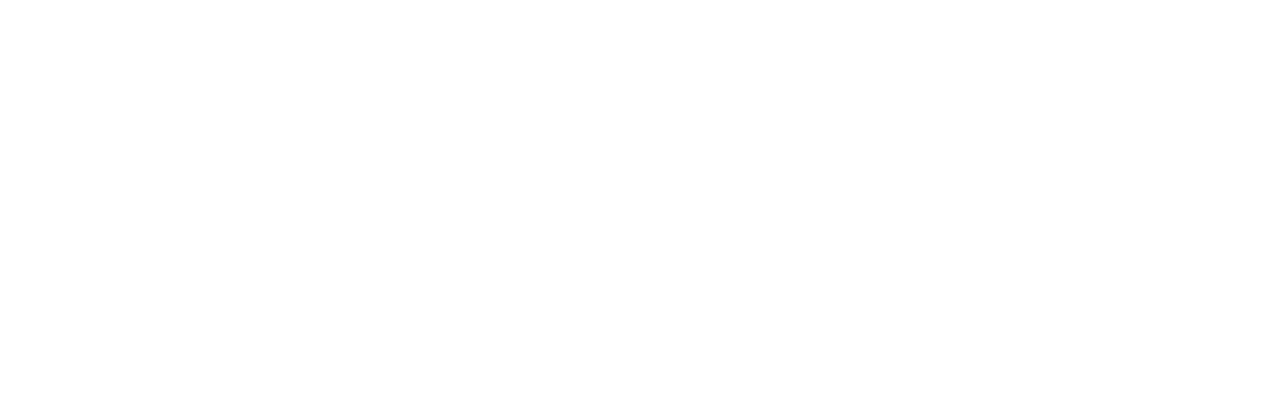
==== commit c39a95a0: "push base  features, courses, count, testimonial" ====
--- a/index.html
+++ b/index.html
@@ -138,6 +138,271 @@
                     </div>
                 </div>
             </section>
+            <!-- ===FEATURES -->
+            <section class="features">
+                <div class="content">
+                    <section class="features__body">
+                        <section class="head">
+                            <p class="features__title">F E A T U R E S</p>
+                            <h2 class="features__heading">
+                                We are providing suitable features for students.
+                            </h2>
+                            <p class="features__desc">
+                                Read our awesome feature that is absolutely suit for you. Explore
+                                the feature and know the best.
+                            </p>
+                        </section>
+                        <section class="features__list">
+                            <section class="features__item">
+                                <img
+                                    src="./assets/img/icon/live-class.svg"
+                                    alt="Live Class"
+                                    class="features__item__img"
+                                />
+                                <h4 class="features__item__title">Live Class</h4>
+                                <p class="features__item__desc">
+                                    We are providing live classes with the best teacher for you
+                                </p>
+                            </section>
+                            <section class="features__item">
+                                <img
+                                    src="./assets/img/icon/discuss.svg"
+                                    alt="Discuss"
+                                    class="features__item__img"
+                                />
+                                <h4 class="features__item__title">Discuss</h4>
+                                <p class="features__item__desc">
+                                    Conversation with teachers or another students about task or any
+                                    other thing
+                                </p>
+                            </section>
+                            <section class="features__item">
+                                <img
+                                    src="./assets/img/icon/task.svg"
+                                    alt="Task"
+                                    class="features__item__img"
+                                />
+                                <h4 class="features__item__title">Task</h4>
+                                <p class="features__item__desc">
+                                    We give every of our students task for gathering knowledge at
+                                    home
+                                </p>
+                            </section>
+                        </section>
+                    </section>
+                </div>
+            </section>
+            <!-- ===COURSES -->
+            <section class="courses">
+                <div class="content">
+                    <section class="head">
+                        <p class="features__title">C O U R S E S</p>
+                        <h2 class="features__heading">Popular Courses</h2>
+                        <div class="courses__row">
+                            <p class="features__desc courses__desc--widht">
+                                Check out our most poular courses that suit for you. Here you can
+                                find your favourite one.
+                            </p>
+                            <a href="#!" class="courses__view-all">
+                                <p>View All Courses</p>
+                            </a>
+                        </div>
+                    </section>
+                    <section class="courses__list">
+                        <section class="courses__item">
+                            <a href="#!" class="courses__item__img-link">
+                                <img
+                                    src="./assets/img/courese01.jpg"
+                                    alt="Web Design"
+                                    class="courses__item__img"
+                                />
+                                <div class="overlay"></div>
+                            </a>
+                            <article class="courses__item__position">
+                                <h3 class="courses__item__title">
+                                    <a href="#!" class="courses__item__title-link">Web Design</a>
+                                </h3>
+                                <p class="courses__item__price">
+                                    Fee
+                                    <strong class="courses__item__price--strong">$200</strong>
+                                </p>
+                                <p class="courses__item__desc">Web design basic to higer level</p>
+                                <div class="courses__item__route">
+                                    <span
+                                        class="courses__item__desc course__item__position-dot courses__item__desc--dot"
+                                        >40 Classes</span
+                                    >
+                                    <span
+                                        class="courses__item__desc course__item__position-dot courses__item__desc--dot"
+                                        >3 Months</span
+                                    >
+                                </div>
+                            </article>
+                        </section>
+                        <section class="courses__item">
+                            <a href="#!" class="courses__item__img-link">
+                                <img
+                                    src="./assets/img/courses02.jpg"
+                                    alt="Web Development"
+                                    class="courses__item__img"
+                                />
+                                <div class="overlay"></div>
+                            </a>
+                            <article class="courses__item__position">
+                                <h3 class="courses__item__title">
+                                    <a href="#!" class="courses__item__title-link"
+                                        >Web Development</a
+                                    >
+                                </h3>
+                                <p class="courses__item__price">
+                                    Fee
+                                    <strong class="courses__item__price--strong">$250</strong>
+                                </p>
+                                <p class="courses__item__desc">
+                                    Web development basic to higer level
+                                </p>
+                                <div class="courses__item__route">
+                                    <span
+                                        class="courses__item__desc course__item__position-dot courses__item__desc--dot"
+                                        >30 Classes</span
+                                    >
+                                    <span
+                                        class="courses__item__desc course__item__position-dot courses__item__desc--dot"
+                                        >3 Months</span
+                                    >
+                                </div>
+                            </article>
+                        </section>
+                        <section class="courses__item">
+                            <a href="#!" class="courses__item__img-link">
+                                <img
+                                    src="./assets/img/courses03.jpg"
+                                    alt="UI/UX Design"
+                                    class="courses__item__img"
+                                />
+                                <div class="overlay"></div>
+                            </a>
+                            <article class="courses__item__position">
+                                <h3 class="courses__item__title">
+                                    <a href="#!" class="courses__item__title-link">UI/UX Design</a>
+                                </h3>
+                                <p class="courses__item__price">
+                                    Fee
+                                    <strong class="courses__item__price--strong">$350</strong>
+                                </p>
+                                <p class="courses__item__desc courses__item__desc--mt">
+                                    UI/UX design basic to higer level
+                                </p>
+                                <div class="courses__item__route">
+                                    <span
+                                        class="courses__item__desc course__item__position-dot courses__item__desc--dot"
+                                        >50 Classes</span
+                                    >
+                                    <span
+                                        class="courses__item__desc course__item__position-dot courses__item__desc--dot"
+                                        >4 Months</span
+                                    >
+                                </div>
+                            </article>
+                        </section>
+                    </section>
+                </div>
+            </section>
+            <!-- ===COUNT -->
+            <section class="count">
+                <div class="count__list">
+                    <div class="coun__item">
+                        <p class="count__item__desc">
+                            <strong class="count__item__desc-strong">100+</strong>
+                            Popular Courses
+                        </p>
+                    </div>
+                    <div class="coun__item">
+                        <p class="count__item__desc">
+                            <strong class="count__item__desc-strong">500+</strong>
+                            Skilled Trainer
+                        </p>
+                    </div>
+                    <div class="coun__item">
+                        <p class="count__item__desc">
+                            <strong class="count__item__desc-strong">1M+</strong>
+                            Student Learning
+                        </p>
+                    </div>
+                </div>
+            </section>
+            <!-- ===TESTIMONIAL -->
+            <section class="testimonial">
+                <div class="content">
+                    <div class="testimonial__body">
+                        <article class="testimonial__infor">
+                            <div class="infor__cont">
+                                <img
+                                    src="./assets/img/icon/qoute.svg"
+                                    alt="#!"
+                                    class="infor__blockqoute-icon"
+                                />
+                                <blockquote>
+                                    “They are the best people. And this is the suitable platform to
+                                    learn from distance.”
+                                </blockquote>
+                            </div>
+                            <p class="infor__desc">
+                                <b class="infor__desc-blod">- Ben Foakes, </b>
+                                student.
+                            </p>
+                            <div class="infor__actions">
+                                <button class="infor__actions-btn">
+                                    <img
+                                        src="./assets/img/icon/arrow-left.svg"
+                                        alt=""
+                                        class="actions__icon"
+                                    />
+                                </button>
+                                <button class="infor__actions-btn">
+                                    <img
+                                        src="./assets/img/icon/arrow-right.svg"
+                                        alt=""
+                                        class="actions__icon"
+                                    />
+                                </button>
+                            </div>
+                        </article>
+                        <figure class="testimonial__figure">
+                            <img
+                                src="./assets/img/testimonial01.jpg"
+                                alt=""
+                                class="testimonial__img"
+                            />
+                            <img
+                                src="./assets/img/testimonial02.jpg"
+                                alt=""
+                                class="testimonial__img"
+                            />
+                            <img
+                                src="./assets/img/testimonial03.jpg"
+                                alt=""
+                                class="testimonial__img"
+                            />
+                            <img
+                                src="./assets/img/testimonial04.jpg"
+                                alt=""
+                                class="testimonial__img"
+                            />
+                            <img
+                                src="./assets/img/testimonial05.jpg"
+                                alt=""
+                                class="testimonial__img"
+                            />
+                            <img
+                                src="./assets/img/testimonial06.jpg"
+                                alt=""
+                                class="testimonial__img"
+                            />
+                        </figure>
+                    </div>
+                </div>
+            </section>
         </main>
     </body>
 </html>
--- a/assets/css/styles.css
+++ b/assets/css/styles.css
@@ -4,6 +4,7 @@
 
 :root {
     --primary-color: #1ebfc1;
+    --color-heading: #0d1111;
 }
 
 html,
@@ -49,6 +50,28 @@
 
 button {
     cursor: pointer;
+}
+
+.features__title {
+    font-weight: 700;
+    font-size: 1.2rem;
+    color: #767e7e;
+}
+
+.features__heading {
+    margin-top: 18px;
+    font-weight: 700;
+    font-size: 4.2rem;
+    line-height: 1.33;
+    color: var(--color-heading);
+}
+
+.features__desc {
+    margin-top: 18px;
+    font-weight: 400;
+    font-size: 1.8rem;
+    line-height: 1.5;
+    color: #767e7e;
 }
 
 /* ===HEADER */
@@ -108,6 +131,7 @@
 /* ===HERO */
 .hero {
     margin-top: 30px;
+    padding-bottom: 79px;
 }
 
 .hero__body {
@@ -331,3 +355,328 @@
     justify-content: center;
     align-items: center;
 }
+
+/* ===FEATURES */
+.features {
+    background: #ccc;
+    margin-top: 100px;
+    padding: 30px 0;
+}
+
+.features__body {
+    width: 1024px;
+}
+
+.features .head {
+    width: 590px;
+}
+/* -------------- */
+
+/* ----------- */
+
+.features__list {
+    display: flex;
+    margin-top: 80px;
+}
+
+.features__item {
+    flex: 1;
+}
+
+.features__item__img {
+    width: 102px;
+    height: 106px;
+    display: block;
+    background: #ccc;
+}
+
+.features__item__title {
+    margin-top: 26px;
+    font-weight: 600;
+    font-size: 2rem;
+    color: var(--color-heading);
+}
+
+.features__item__desc {
+    margin-top: 16px;
+    min-width: 168px;
+    max-width: 224px;
+    font-size: 1.6rem;
+    line-height: 1.69;
+    color: #9da6a5;
+}
+
+/* ===COURSES */
+.courses {
+    background: lightblue;
+    margin-top: 70px;
+    padding: 30px 0 154px 0;
+}
+
+.courses__desc--widht {
+    width: 525px;
+}
+
+.courses__row {
+    display: flex;
+    justify-content: space-between;
+    align-items: center;
+}
+
+.courses__view-all {
+    font-weight: 700;
+    font-size: 1.4rem;
+    line-height: 1.78;
+    text-decoration-line: underline;
+    color: #1ebfc1;
+}
+
+.courses__list {
+    display: flex;
+    gap: 47px;
+    margin-top: 79px;
+}
+
+.courses__item {
+    position: relative;
+    flex: 1;
+}
+
+.courses__item__img-link {
+    position: relative;
+}
+
+.courses__item__img {
+    width: 100%;
+    height: 393px;
+    display: block;
+    object-fit: cover;
+    border-radius: 8px;
+    background: #ccc;
+}
+
+.overlay {
+    position: absolute;
+    top: 0;
+    bottom: 0;
+    right: 0;
+    left: 0;
+    background: #d0efed;
+    opacity: 0.35;
+}
+
+.courses__item__position {
+    position: absolute;
+    left: 17px;
+    right: 17px;
+    top: calc(393px - 71px);
+    padding: 18px 25px 29px;
+    background: #fff;
+    box-shadow: 0px 16px 90px rgba(0, 0, 0, 0.05);
+    border-radius: 8px;
+    min-height: 195px;
+}
+
+.courses__item__title-link {
+    font-weight: 700;
+    font-size: 2.2rem;
+    color: var(--color-heading);
+}
+
+.courses__item__price {
+    margin-top: 16px;
+    font-size: 1.6rem;
+    line-height: 1.5;
+    color: #767e7e;
+}
+
+.courses__item__price--strong {
+    font-weight: 700;
+    font-size: 2.2rem;
+    color: var(--color-heading);
+}
+
+.courses__item__desc {
+    margin-top: 6px;
+    font-size: 1.4rem;
+    line-height: 1.5;
+    color: #9da6a5;
+}
+
+.courses__item__desc--mt {
+    margin-top: 6px;
+}
+
+.courses__item__route {
+    margin-top: 18px;
+    padding-left: 10px;
+}
+
+.course__item__position-dot {
+    position: relative;
+    display: inline-flex;
+    align-items: center;
+    margin-right: 14px;
+}
+
+.courses__item__desc--dot::before {
+    position: absolute;
+    content: "";
+    width: 6px;
+    height: 6px;
+    left: -10px;
+    border-radius: 50%;
+    background: var(--primary-color);
+}
+
+/* ===COUNT */
+.count {
+    margin-top: 205px;
+    padding: 30px 0;
+    background-color: lightcoral;
+}
+
+.count__list {
+    display: flex;
+    justify-content: space-between;
+    width: 826px;
+    margin: 0 auto;
+}
+
+.count__item {
+    max-width: 161px;
+    background: #ccc;
+}
+
+.count__item__desc {
+    margin-top: 11px;
+    font-weight: 400;
+    font-size: 1.8rem;
+    line-height: 1.5;
+    color: #767e7e;
+    text-align: center;
+}
+
+.count__item__desc-strong {
+    display: block;
+    font-weight: 700;
+    font-size: 6.2rem;
+    line-height: 1.5;
+    color: #0d1111;
+}
+
+/* ===TESTIMONIAL */
+.testimonial {
+    margin-top: 204px;
+    padding: 30px 0;
+    background: lightgreen;
+}
+
+.testimonial__body {
+    display: flex;
+}
+
+.testimonial__infor {
+    width: 36%;
+    display: flex;
+    flex-direction: column;
+    justify-content: center;
+}
+
+.infor__blockqoute-icon {
+    margin-top: 37px;
+}
+
+.testimonial__infor blockquote {
+    margin-top: 27px;
+    font-size: 3.2rem;
+    line-height: 1.5;
+    color: #5d6564;
+}
+
+.testimonial__infor .infor__desc {
+    margin-top: 33px;
+    font-size: 1.6rem;
+    line-height: 1.5;
+    color: #767e7e;
+}
+
+.testimonial__infor .infor__desc-blod {
+    font-weight: 500;
+    color: #070707;
+}
+
+.testimonial__infor .infor__actions {
+    margin-top: 52px;
+    display: flex;
+    align-items: center;
+}
+
+.testimonial__infor .infor__actions-btn {
+    display: flex;
+    justify-content: center;
+    align-items: center;
+    width: 50px;
+    height: 50px;
+    border: none;
+    background: var(--primary-color);
+    border-radius: 50%;
+    margin-right: 30px;
+}
+
+.testimonial__figure {
+    position: relative;
+    margin-left: 72px;
+}
+
+.testimonial__figure .testimonial__img {
+    position: absolute;
+    width: 78px;
+    height: 78px;
+    display: block;
+    background: #2ac9bf;
+    object-fit: cover;
+    object-position: center;
+    border-radius: 50%;
+}
+
+.testimonial__img:nth-child(4),
+.testimonial__img:nth-child(5) {
+    width: 92px;
+    height: 92px;
+}
+
+.testimonial__img:nth-child(6) {
+    width: 235px;
+    height: 235px;
+}
+
+.testimonial__img:nth-child(1) {
+    bottom: 145px;
+    left: 0;
+}
+
+.testimonial__img:nth-child(2) {
+    bottom: 0;
+    left: 212px;
+}
+
+.testimonial__img:nth-child(3) {
+    bottom: 29px;
+    left: 569px;
+}
+
+.testimonial__img:nth-child(4) {
+    top: 0;
+    left: 144px;
+}
+
+.testimonial__img:nth-child(5) {
+    top: 19px;
+    left: 569px;
+}
+
+.testimonial__img:nth-child(6) {
+    top: 107px;
+    left: 273px;
+}
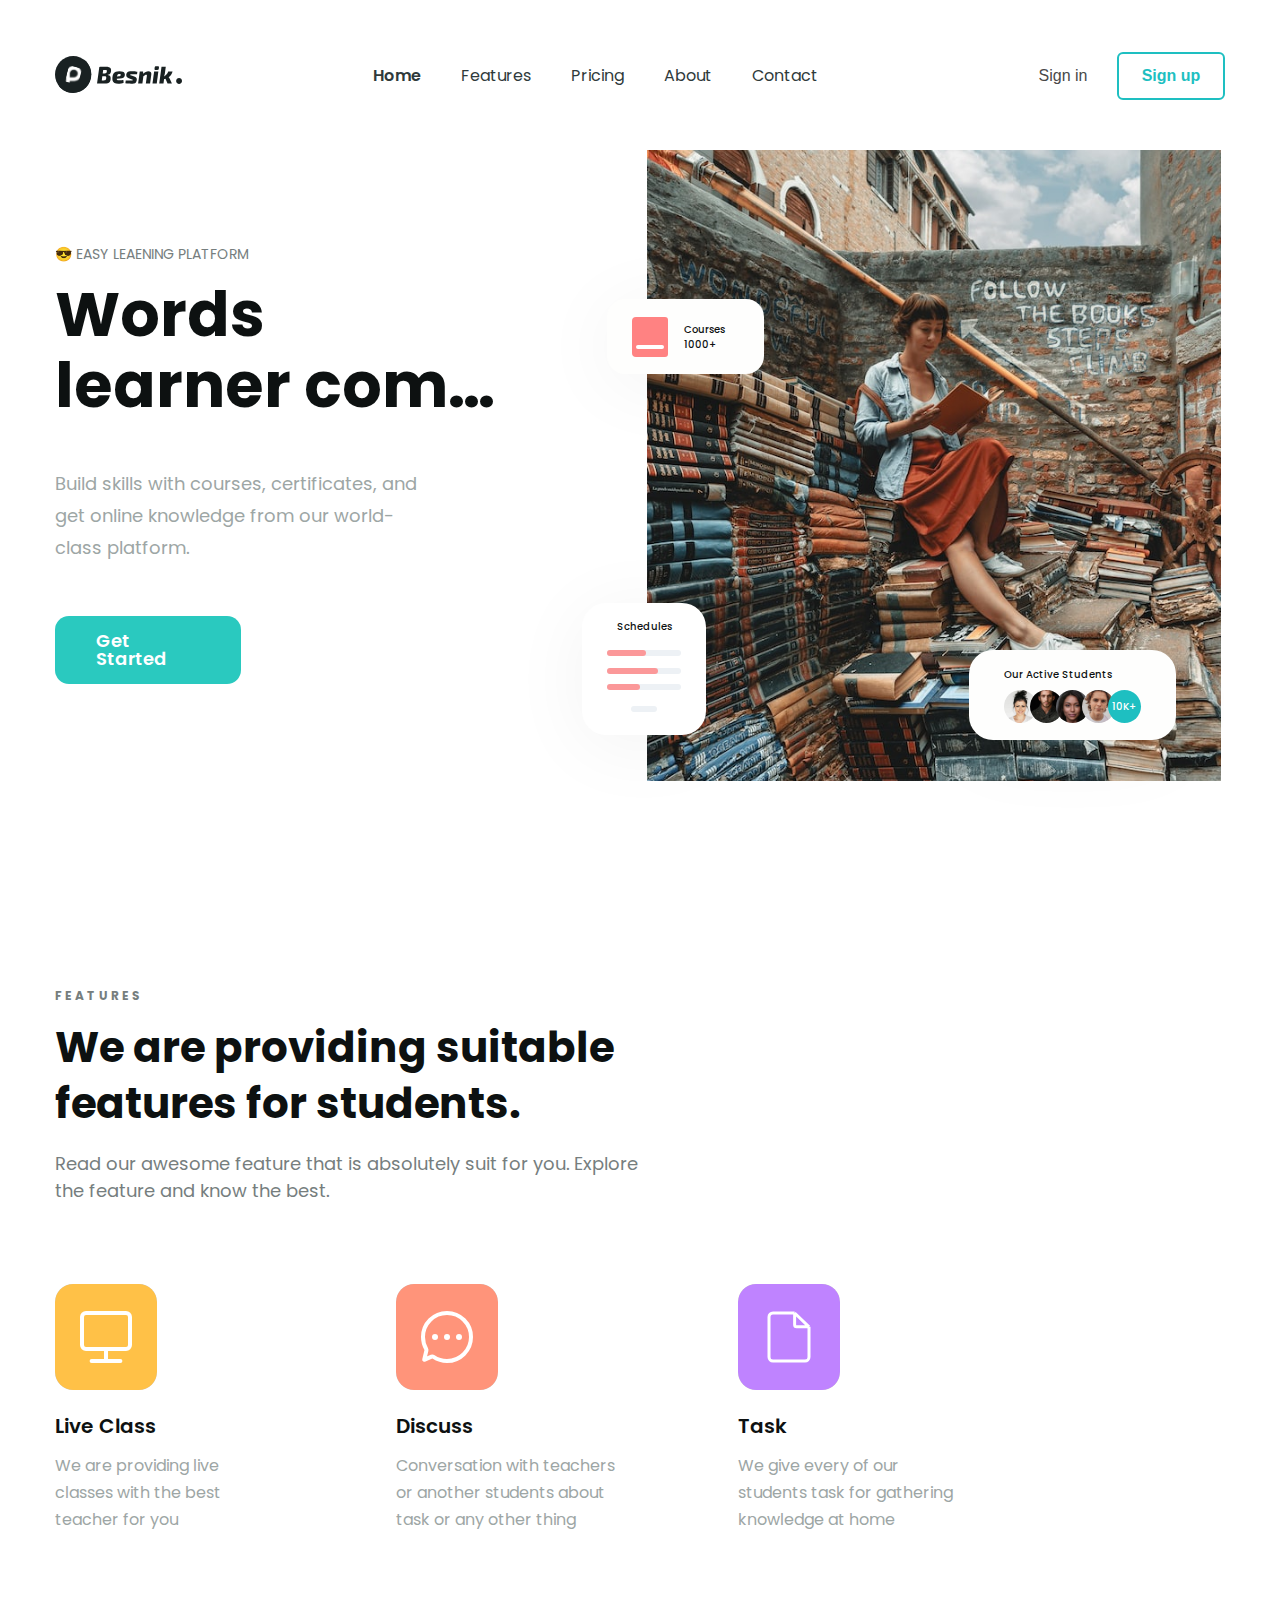
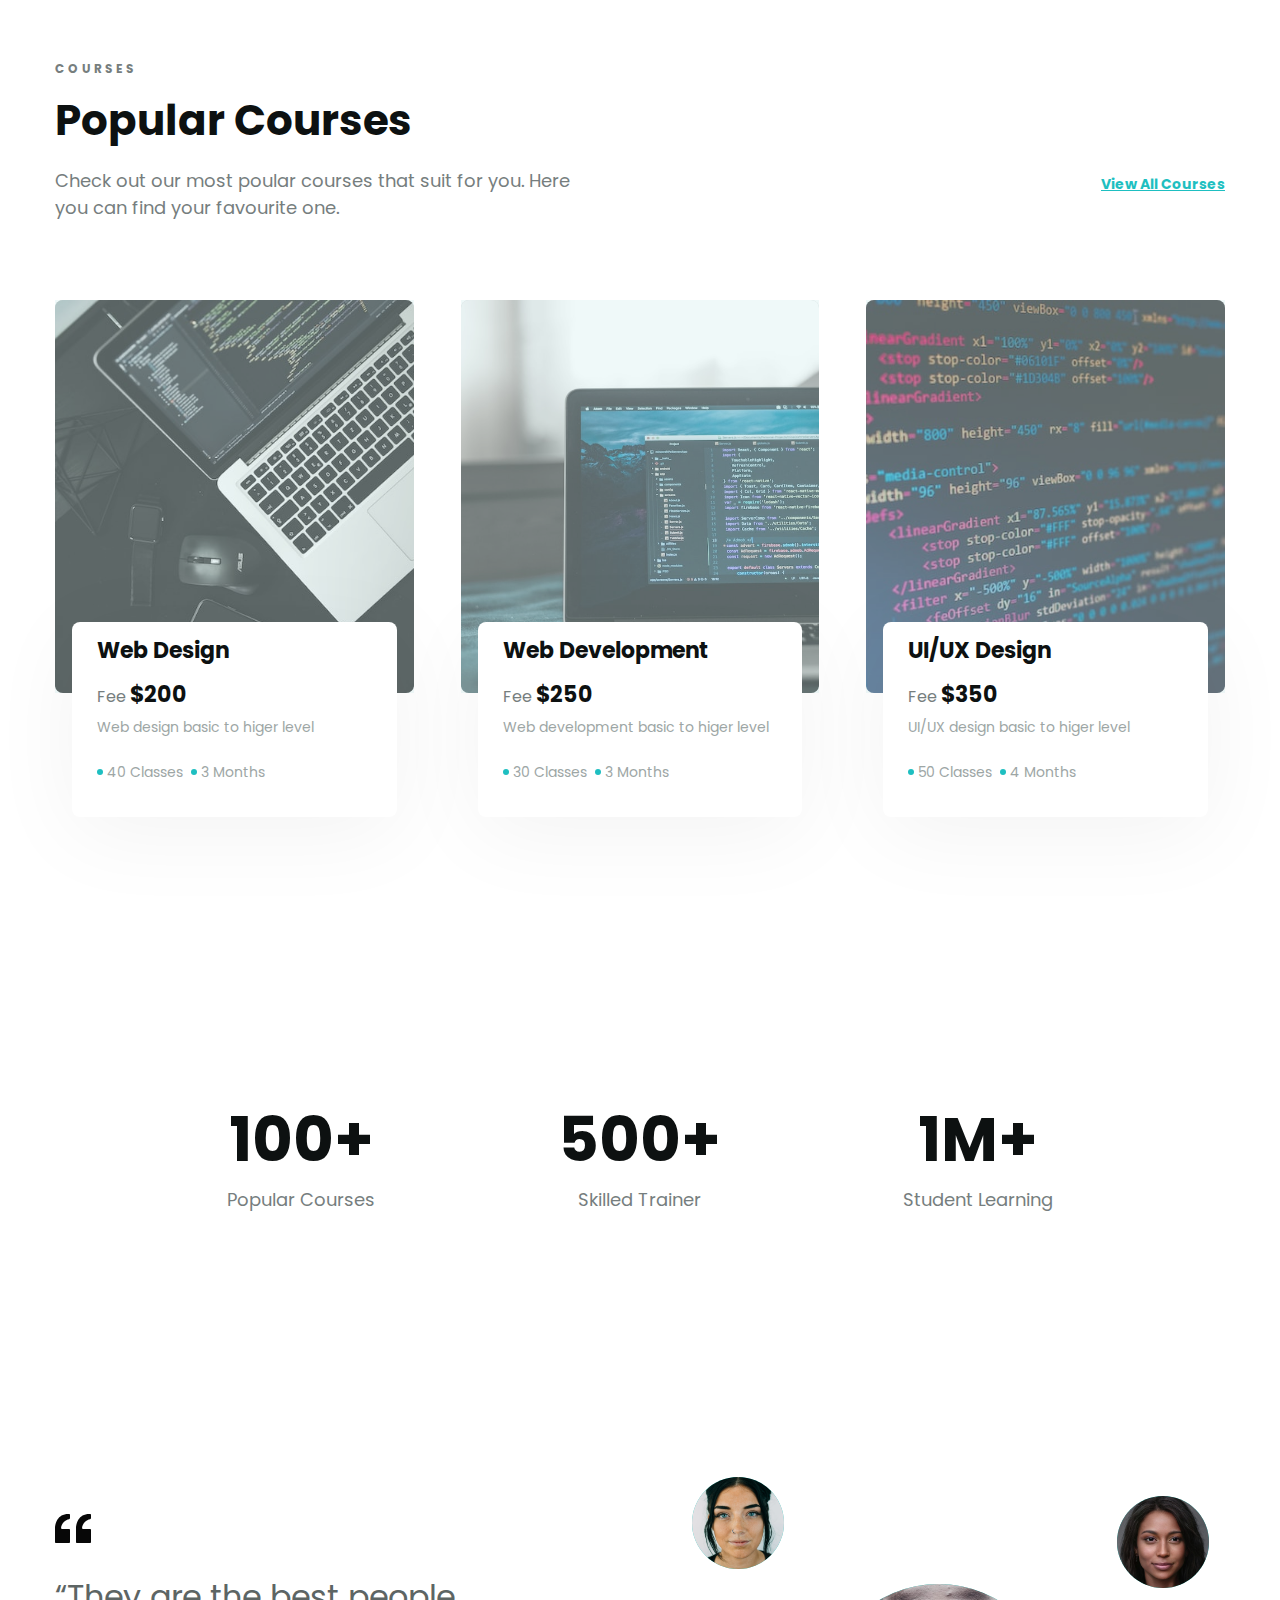
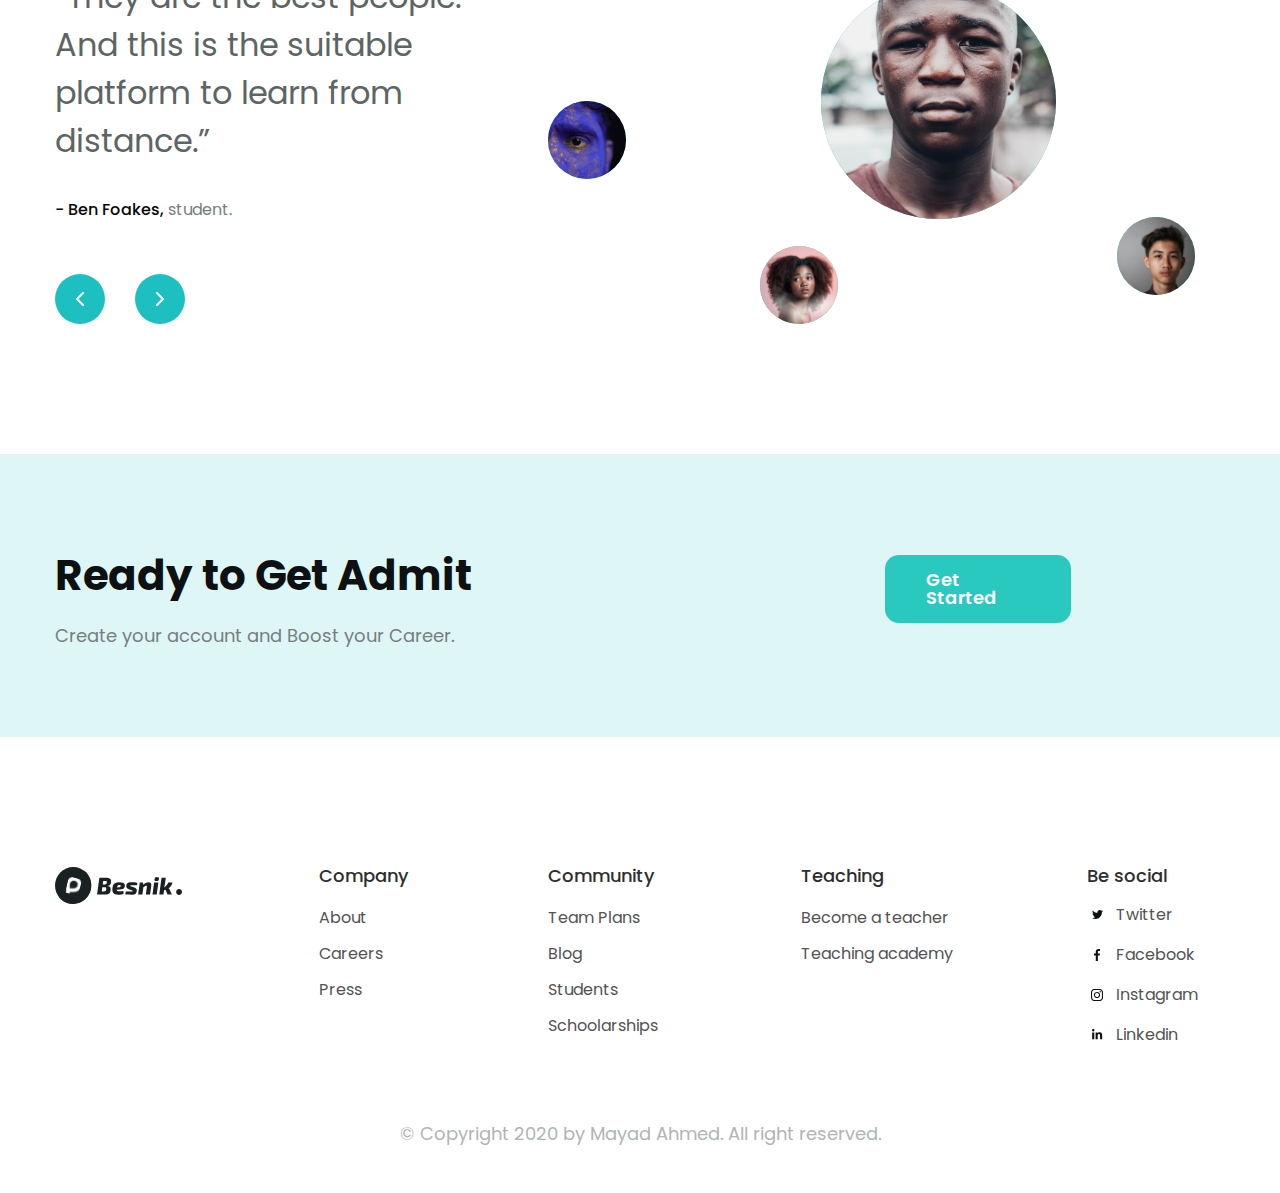
==== commit 502bbcc9: "final FEATURES, COURSES, COUNT, blockqoute. final register, footer and add line clamp" ====
--- a/index.html
+++ b/index.html
@@ -55,7 +55,7 @@
         <!-- Styles CSS  -->
         <link rel="stylesheet" href="./assets/css/styles.css" />
     </head>
-    <body style="height: 10000px">
+    <body>
         <!-- ===HEADER -->
         <header class="header">
             <section class="content">
@@ -98,8 +98,8 @@
                     <div class="hero__body">
                         <article class="infor">
                             <p class="infor__top">😎 EASY LEAENING PLATFORM</p>
-                            <h1 class="infor__title">Words learner come here.</h1>
-                            <p class="infor__desc">
+                            <h1 class="infor__title line-clamp">Words learner come here.</h1>
+                            <p class="infor__desc line-clamp" style="--line-clamp: 3">
                                 Build skills with courses, certificates, and get online knowledge
                                 from our world-class platform.
                             </p>
@@ -144,10 +144,10 @@
                     <section class="features__body">
                         <section class="head">
                             <p class="features__title">F E A T U R E S</p>
-                            <h2 class="features__heading">
+                            <h2 class="features__heading line-clamp">
                                 We are providing suitable features for students.
                             </h2>
-                            <p class="features__desc">
+                            <p class="features__desc line-clamp">
                                 Read our awesome feature that is absolutely suit for you. Explore
                                 the feature and know the best.
                             </p>
@@ -199,7 +199,10 @@
                         <p class="features__title">C O U R S E S</p>
                         <h2 class="features__heading">Popular Courses</h2>
                         <div class="courses__row">
-                            <p class="features__desc courses__desc--widht">
+                            <p
+                                class="features__desc courses__desc--widht line-clamp"
+                                style="--line-clamp: 3"
+                            >
                                 Check out our most poular courses that suit for you. Here you can
                                 find your favourite one.
                             </p>
@@ -403,6 +406,132 @@
                     </div>
                 </div>
             </section>
+            <!-- ===REGISTER -->
+            <section class="register">
+                <div class="content">
+                    <div class="register__body">
+                        <article class="register__infor">
+                            <h2 class="features__heading line-clamp">Ready to Get Admit</h2>
+                            <p class="count__item__desc register__desc">
+                                Create your account and Boost your Career.
+                            </p>
+                        </article>
+                        <a href="#!" class="btn register__btn">Get Started</a>
+                    </div>
+                </div>
+            </section>
+            <!-- ===FOOTER -->
+            <footer class="footer">
+                <div class="content">
+                    <section class="footer__body">
+                        <section class="head">
+                            <a class="footer__logo" href="#">
+                                <img src="./assets/img/logo/Logo1.svg" alt="Besnik." class="logo" />
+                            </a>
+                            <div class="footer__column">
+                                <h4 class="footer__heading">Company</h4>
+                                <ul class="footer__list">
+                                    <li class="footer__item">
+                                        <a href="#!">About</a>
+                                    </li>
+                                    <li class="footer__item">
+                                        <a href="#!">Careers</a>
+                                    </li>
+                                    <li class="footer__item">
+                                        <a href="#!">Press</a>
+                                    </li>
+                                </ul>
+                            </div>
+                            <div class="footer__column">
+                                <h4 class="footer__heading">Community</h4>
+                                <ul class="footer__list">
+                                    <li class="footer__item">
+                                        <a href="#!">Team Plans</a>
+                                    </li>
+                                    <li class="footer__item">
+                                        <a href="#!">Blog</a>
+                                    </li>
+                                    <li class="footer__item">
+                                        <a href="#!">Students</a>
+                                    </li>
+                                    <li class="footer__item">
+                                        <a href="#!">Schoolarships</a>
+                                    </li>
+                                </ul>
+                            </div>
+                            <div class="footer__column">
+                                <h4 class="footer__heading">Teaching</h4>
+                                <ul class="footer__list">
+                                    <li class="footer__item">
+                                        <a href="#!">Become a teacher</a>
+                                    </li>
+                                    <li class="footer__item">
+                                        <a href="#!">Teaching academy</a>
+                                    </li>
+                                </ul>
+                            </div>
+                            <div class="footer__column">
+                                <h4 class="footer__heading">Be social</h4>
+                                <ul class="footer__list social__list">
+                                    <li class="footer__item cosial__item">
+                                        <a href="#!"
+                                            ><div>
+                                                <img
+                                                    src="./assets/img/icon/twitter.svg"
+                                                    alt="Twitter"
+                                                    class="social"
+                                                />
+                                            </div>
+                                            Twitter</a
+                                        >
+                                    </li>
+                                    <li class="footer__item cosial__item">
+                                        <a href="#!">
+                                            <div>
+                                                <img
+                                                    src="./assets/img/icon/facebook.svg"
+                                                    alt="Facebook"
+                                                    class="social"
+                                                />
+                                            </div>
+                                            Facebook</a
+                                        >
+                                    </li>
+                                    <li class="footer__item cosial__item">
+                                        <a href="#!">
+                                            <div>
+                                                <img
+                                                    src="./assets/img/icon/instagram.svg"
+                                                    alt="Instagram"
+                                                    class="social"
+                                                />
+                                            </div>
+                                            Instagram</a
+                                        >
+                                    </li>
+                                    <li class="footer__item cosial__item">
+                                        <a href="#!">
+                                            <div>
+                                                <img
+                                                    src="./assets/img/icon/linkedin.svg"
+                                                    alt="Linkedin"
+                                                    class="social"
+                                                />
+                                            </div>
+                                            Linkedin</a
+                                        >
+                                    </li>
+                                </ul>
+                            </div>
+                        </section>
+                        <section class="copyright">
+                            <p class="copyright__text">
+                                © Copyright 2020 by Mayad Ahmed. All right reserved.
+                            </p>
+                        </section>
+                    </section>
+                </div>
+            </footer>
         </main>
     </body>
 </html>
--- a/assets/css/styles.css
+++ b/assets/css/styles.css
@@ -72,6 +72,13 @@
     font-size: 1.8rem;
     line-height: 1.5;
     color: #767e7e;
+}
+
+.line-clamp {
+    display: -webkit-box;
+    -webkit-line-clamp: var(--line-clamp, 2);
+    -webkit-box-orient: vertical;
+    overflow: hidden;
 }
 
 /* ===HEADER */
@@ -358,7 +365,6 @@
 
 /* ===FEATURES */
 .features {
-    background: #ccc;
     margin-top: 100px;
     padding: 30px 0;
 }
@@ -388,6 +394,7 @@
     height: 106px;
     display: block;
     background: #ccc;
+    border-radius: 18px;
 }
 
 .features__item__title {
@@ -408,7 +415,6 @@
 
 /* ===COURSES */
 .courses {
-    background: lightblue;
     margin-top: 70px;
     padding: 30px 0 154px 0;
 }
@@ -533,7 +539,6 @@
 .count {
     margin-top: 205px;
     padding: 30px 0;
-    background-color: lightcoral;
 }
 
 .count__list {
@@ -569,7 +574,6 @@
 .testimonial {
     margin-top: 204px;
     padding: 30px 0;
-    background: lightgreen;
 }
 
 .testimonial__body {
@@ -680,3 +684,104 @@
     top: 107px;
     left: 273px;
 }
+
+/* ===REGISTER */
+.register {
+    margin-top: 100px;
+    background: #def6f5;
+    padding: 76px 0 88px 0;
+}
+
+.register__body {
+    display: flex;
+    justify-content: space-between;
+    align-items: center;
+}
+
+.register__desc {
+    margin-top: 18px;
+    text-align: left;
+}
+
+.register__btn {
+    margin-right: 154px;
+}
+
+/* ===FOOTER */
+.footer {
+    padding-top: 130px;
+}
+
+.footer__body .head {
+    display: flex;
+}
+
+.footer__logo {
+    width: 23%;
+}
+
+.footer__column:nth-of-type(1) {
+    width: 20%;
+}
+
+.footer__column:nth-of-type(2) {
+    width: 22%;
+}
+.footer__column:nth-of-type(3) {
+    width: 25%;
+}
+.footer__column:nth-of-type(4) {
+    width: 12%;
+}
+
+.footer__heading {
+    font-weight: 500;
+    font-size: 1.8rem;
+    color: #2e2e2e;
+}
+
+.footer__list {
+    padding-top: 5px;
+}
+
+.footer__item {
+    margin-top: 20px;
+}
+
+.footer__item a {
+    font-size: 1.6rem;
+    color: #535353;
+}
+
+.social__list {
+    padding: 0;
+}
+
+.social__item {
+    margin-top: 18px;
+}
+
+.footer__item a {
+    display: flex;
+    align-items: center;
+}
+
+.footer__item div {
+    width: 20px;
+    height: 20px;
+    border-radius: 50%;
+    display: flex;
+    justify-content: center;
+    align-items: center;
+    margin-right: 9px;
+}
+
+.copyright {
+    margin: 80px 0 50px 0;
+}
+
+.copyright__text {
+    text-align: center;
+    font-size: 1.8rem;
+    color: #b0b5b4;
+}
